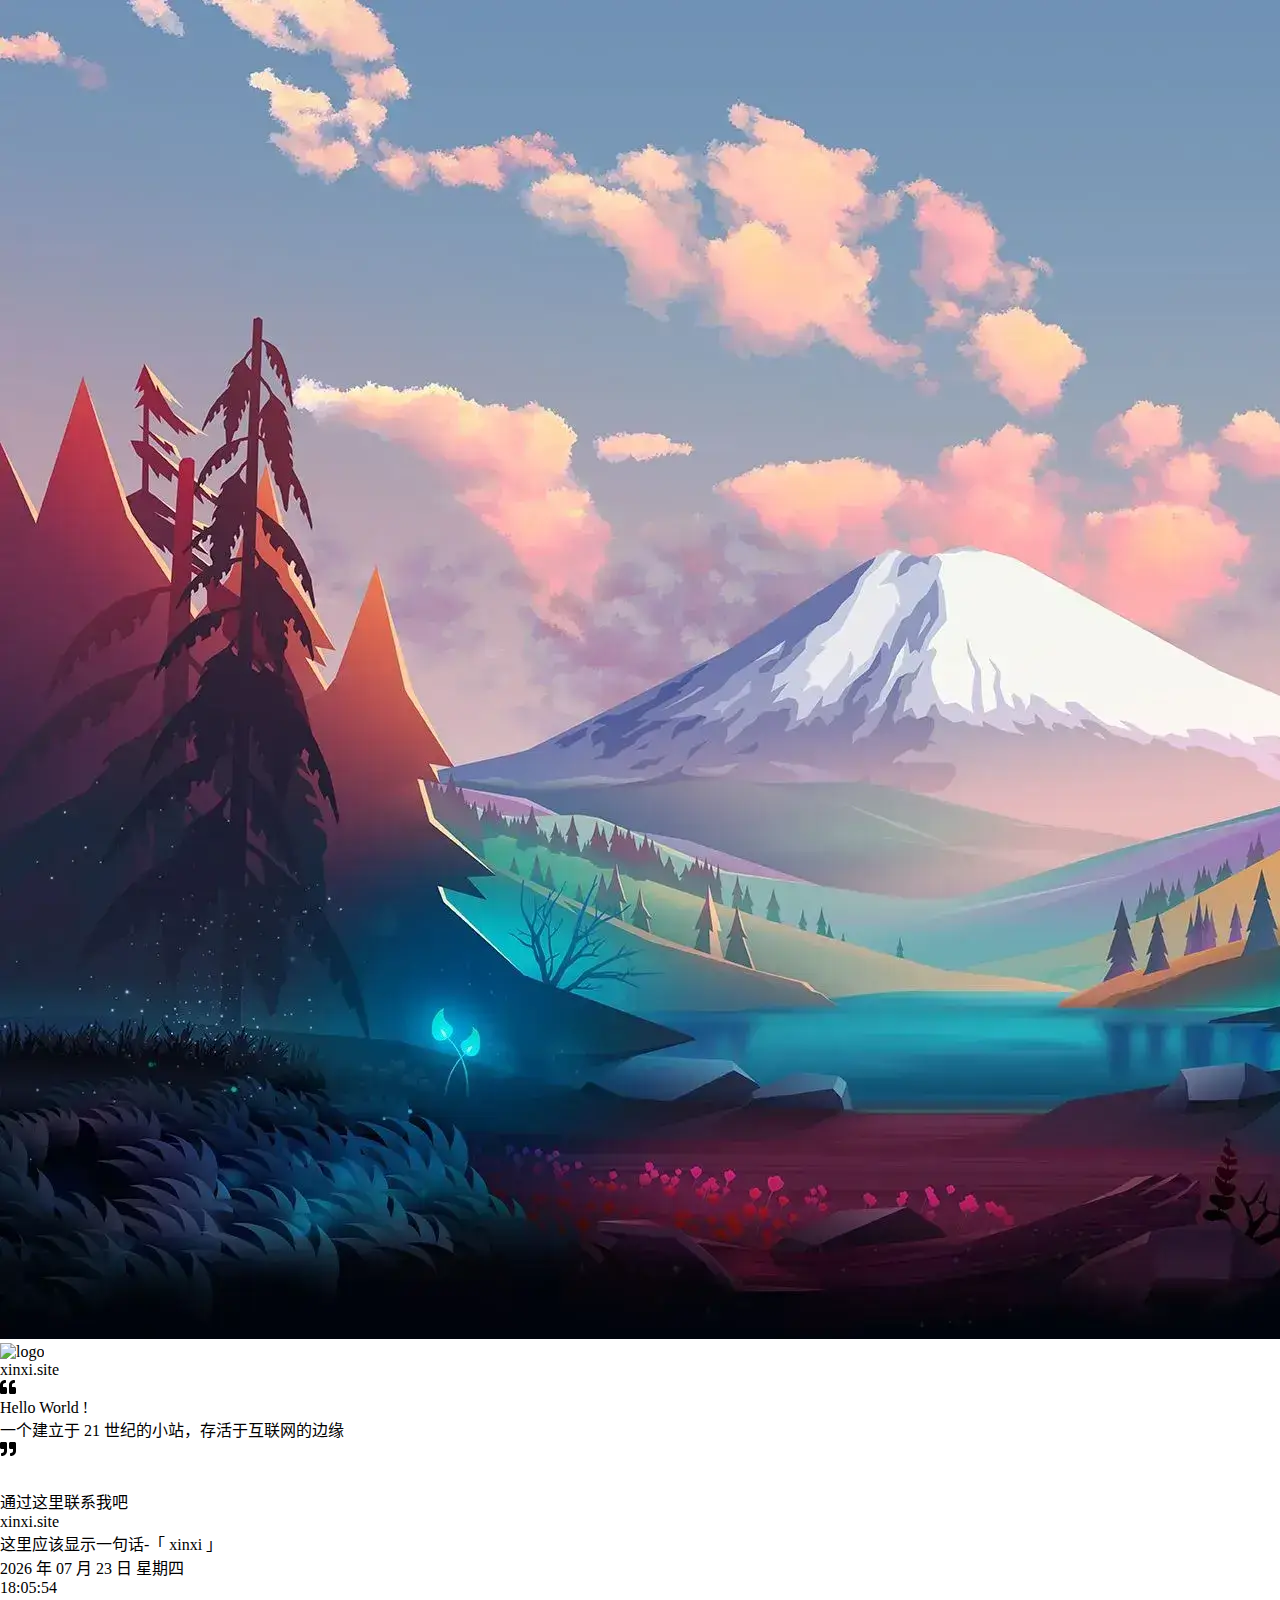
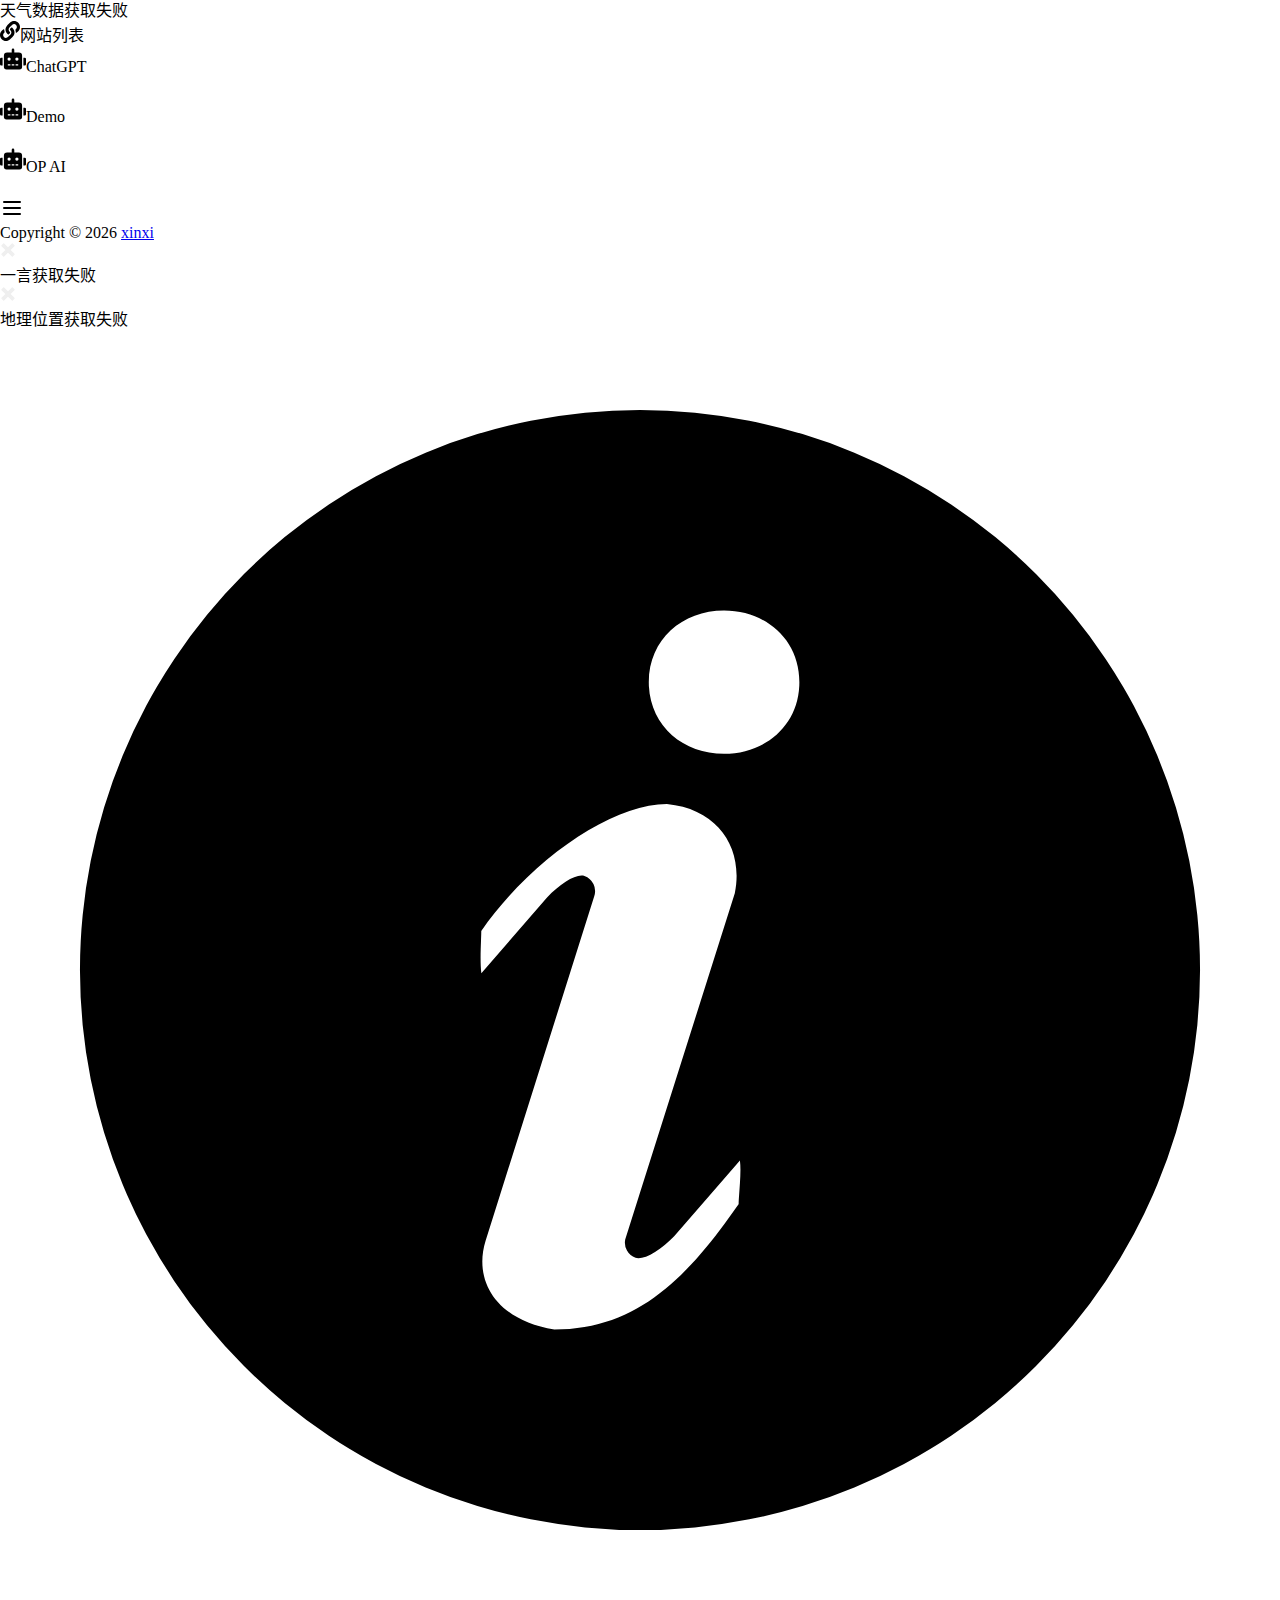
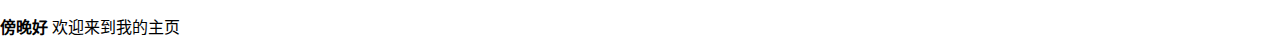
==== index.html @ 91e92be3 "更新" ====
<!doctype html><html lang="zh-CN"><head><meta charset="UTF-8"/><meta http-equiv="Access-Control-Allow-Origin" content="*"><meta name="viewport" content="width=device-width,initial-scale=1"/><link rel="icon" href="/images/icon/favicon.ico"><link rel="apple-touch-icon" href="/images/logo/apple-touch-icon.png"/><link rel="bookmark" href="/images/logo/apple-touch-icon.png"/><link rel="apple-touch-icon-precomposed" sizes="200x200" href="/images/logo/apple-touch-icon.png"/><meta name="description" content="一个默默无闻的主页"/><meta name="keywords" content="xinxi,个人主页"/><meta name="author" content="xinxi"/><meta name="theme-color" content="#424242"/><title>xinxi的主页</title><link rel="stylesheet" href="https://cdn.imsyy.top/gh/imsyy/file/font/HarmonyOS_Sans/regular.min.css"/><link rel="stylesheet" href="/loading/loading.min.css"><script>if ( /*@cc_on!@*/ false || (!!window.MSInputMethodContext && !!document.documentMode))
      window.location.href =
      "https://support.dmeng.net/upgrade-your-browser.html?referrer=" + encodeURIComponent(window.location.href)</script><script>var _hmt = _hmt || [];
    (function() {
      var hm = document.createElement("script");
      hm.src = "https://hm.baidu.com/hm.js?14e9f35ff8bc67fd4bcb5f07a6e6655a";
      var s = document.getElementsByTagName("script")[0];
      s.parentNode.insertBefore(hm, s);
    })();</script><script type="module" crossorigin src="/assets/index.10bbee79.js"></script><link rel="stylesheet" href="/assets/index.61518a7d.css"><link rel="manifest" href="/manifest.webmanifest"><script id="vite-plugin-pwa:register-sw" src="/registerSW.js"></script></head><body class="loading"><div id="loading-box"><div class="loading-left-bg"></div><div class="loading-right-bg"></div><div class="spinner-box"><div class="loader"><div class="inner one"></div><div class="inner two"></div><div class="inner three"></div></div><div class="loading-word"><p class="loading-title" id="loading-title">xinxi的主页</p><span id="loading-text">加载中</span></div></div></div><div id="app"></div><noscript><div style="text-align:center">请开启 JavaScript</div></noscript></body></html>
---- loading/loading.min.css ----
*{margin:0;padding:0}#loading-box .loading-left-bg,#loading-box .loading-right-bg{position:fixed;z-index:999;width:50%;height:100%;background-color:#515151e0;transition:all .75s cubic-bezier(.42,0,0,1.01);-webkit-backdrop-filter:blur(10px);backdrop-filter:blur(10px)}#loading-box .loading-right-bg{right:0}#loading-box>.spinner-box{position:fixed;z-index:999999;display:flex;justify-content:center;align-items:center;width:100%;height:100vh}#loading-box .spinner-box .loading-word{position:absolute;color:#fff;font-size:.95rem;transform:translateY(64px);text-align:center}.loading-title{font-size:1.25rem;margin:20px 10px 4px 10px}#loading-box .spinner-box .configure-core{width:100%;height:100%;background-color:#37474f}.loaded .loading-left-bg{transform:translate(-100%,0)}.loaded .loading-right-bg{transform:translate(100%,0)}.loaded .spinner-box{display:none!important}.loader{position:absolute;top:calc(50% - 32px);left:calc(50% - 32px);width:64px;height:64px;border-radius:50%;perspective:800px;transition:all .7s cubic-bezier(.42,0,0,1.01)}.inner{position:absolute;box-sizing:border-box;width:100%;height:100%;border-radius:50%}.inner.one{left:0;top:0;animation:rotate-one 1s linear infinite;border-bottom:3px solid #efeffa}.inner.two{right:0;top:0;animation:rotate-two 1s linear infinite;border-right:3px solid #efeffa}.inner.three{right:0;bottom:0;animation:rotate-three 1s linear infinite;border-top:3px solid #efeffa}noscript{z-index:1000;position:absolute;display:flex;justify-content:center;width:100%;margin-top:26px}@keyframes rotate-one{0%{transform:rotateX(35deg) rotateY(-45deg) rotateZ(0)}100%{transform:rotateX(35deg) rotateY(-45deg) rotateZ(360deg)}}@keyframes rotate-two{0%{transform:rotateX(50deg) rotateY(10deg) rotateZ(0)}100%{transform:rotateX(50deg) rotateY(10deg) rotateZ(360deg)}}@keyframes rotate-three{0%{transform:rotateX(35deg) rotateY(55deg) rotateZ(0)}100%{transform:rotateX(35deg) rotateY(55deg) rotateZ(360deg)}}
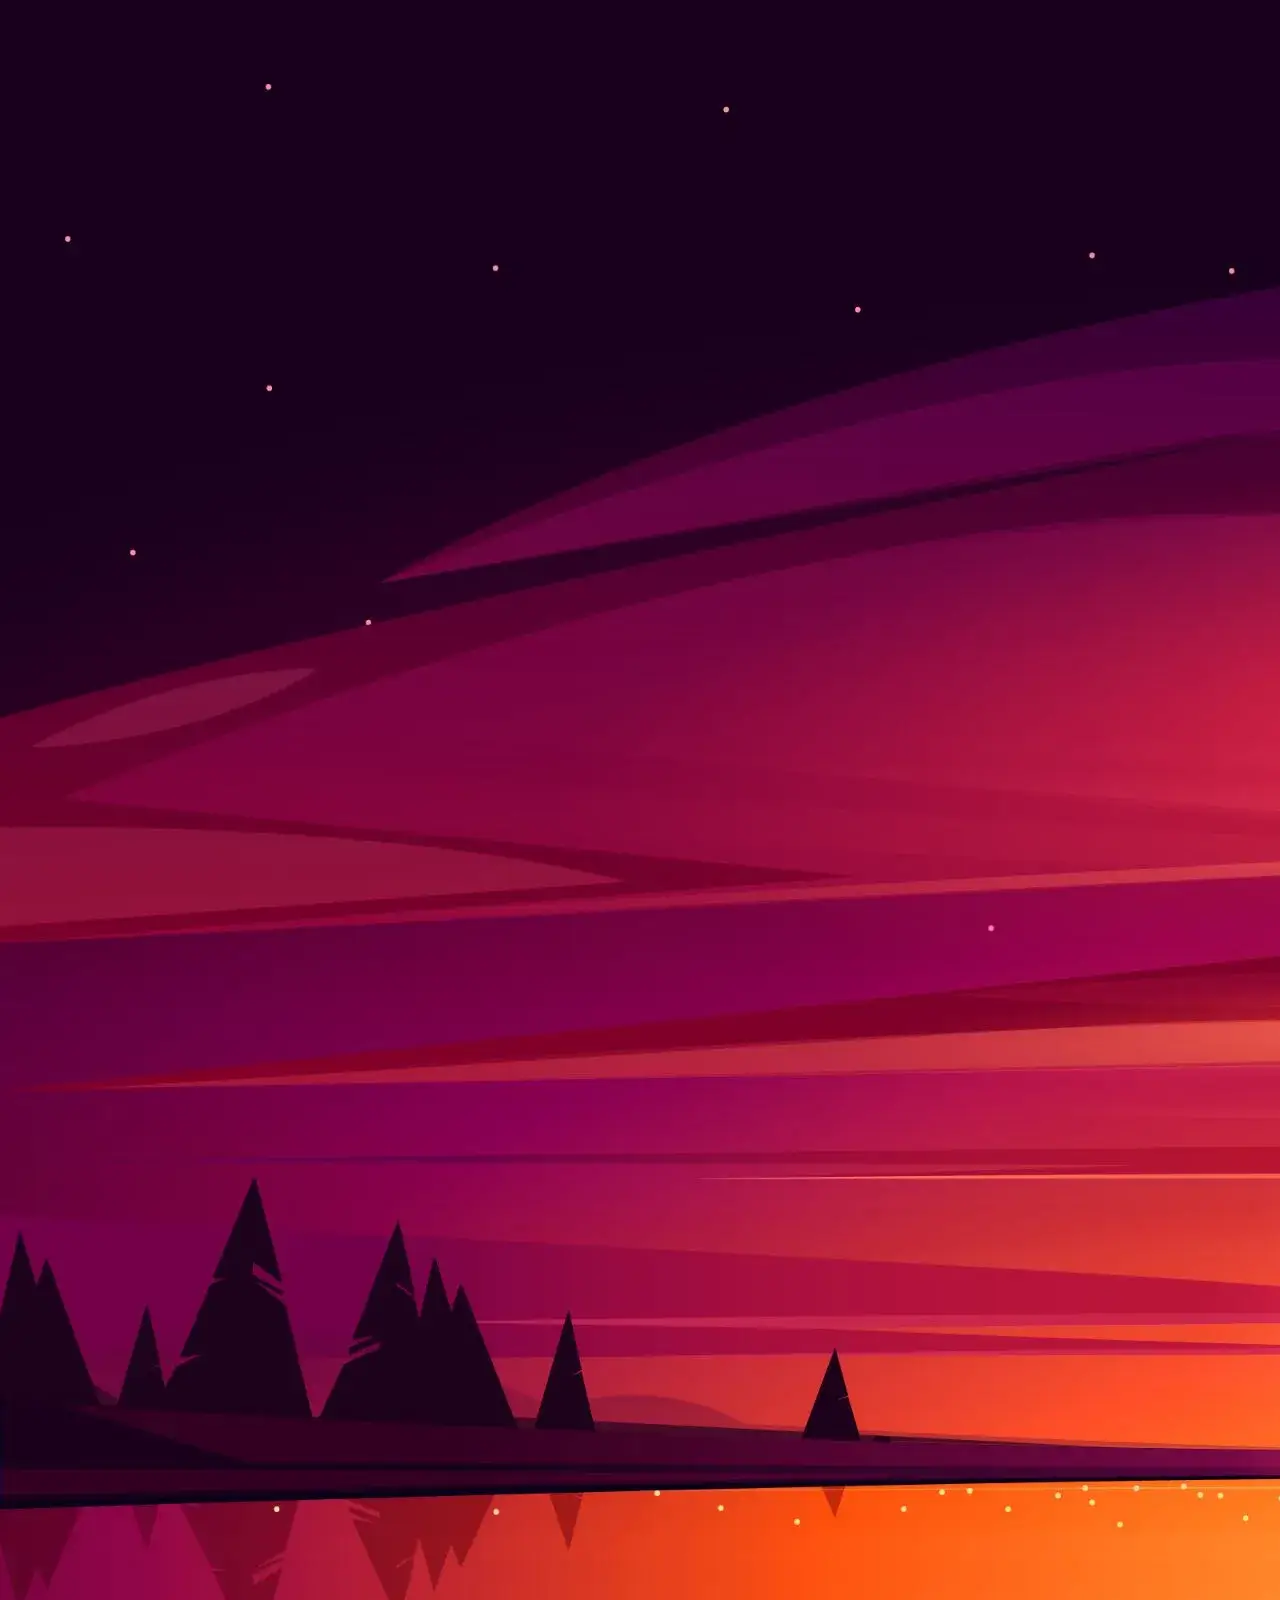
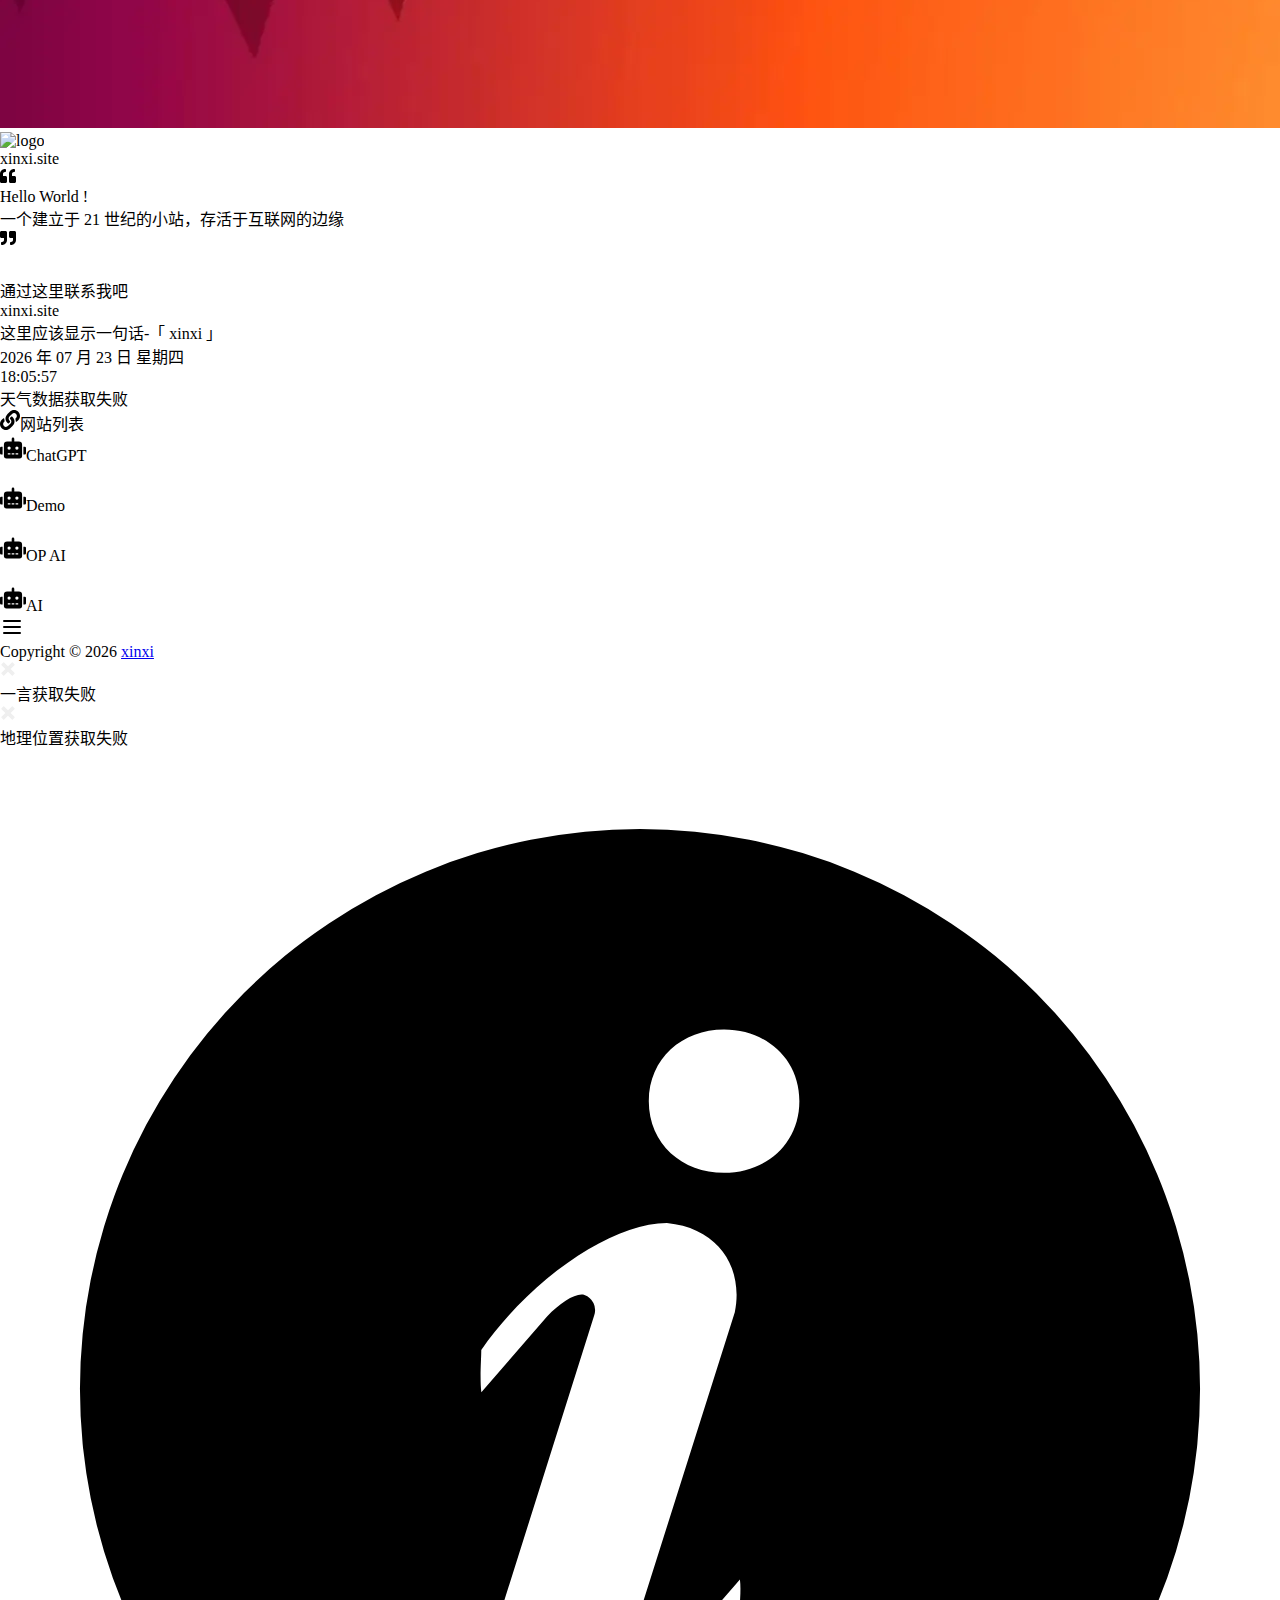
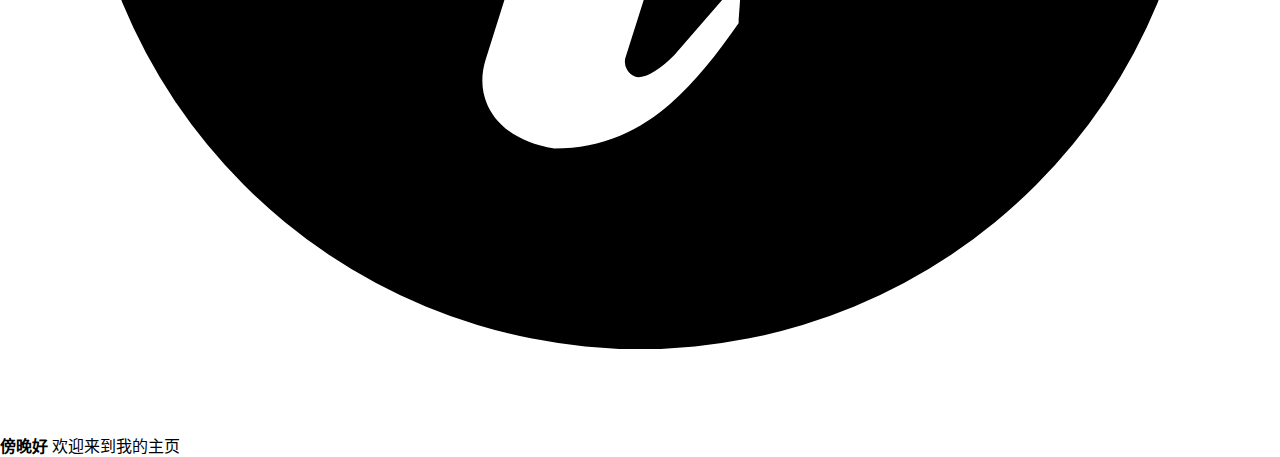
==== commit 315be906: "添加一个网站" ====
--- a/index.html
+++ b/index.html
@@ -6,4 +6,4 @@
       hm.src = "https://hm.baidu.com/hm.js?14e9f35ff8bc67fd4bcb5f07a6e6655a";
       var s = document.getElementsByTagName("script")[0];
       s.parentNode.insertBefore(hm, s);
-    })();</script><script type="module" crossorigin src="/assets/index.10bbee79.js"></script><link rel="stylesheet" href="/assets/index.61518a7d.css"><link rel="manifest" href="/manifest.webmanifest"><script id="vite-plugin-pwa:register-sw" src="/registerSW.js"></script></head><body class="loading"><div id="loading-box"><div class="loading-left-bg"></div><div class="loading-right-bg"></div><div class="spinner-box"><div class="loader"><div class="inner one"></div><div class="inner two"></div><div class="inner three"></div></div><div class="loading-word"><p class="loading-title" id="loading-title">xinxi的主页</p><span id="loading-text">加载中</span></div></div></div><div id="app"></div><noscript><div style="text-align:center">请开启 JavaScript</div></noscript></body></html>+    })();</script><script type="module" crossorigin src="/assets/index.346b55be.js"></script><link rel="stylesheet" href="/assets/index.61518a7d.css"><link rel="manifest" href="/manifest.webmanifest"><script id="vite-plugin-pwa:register-sw" src="/registerSW.js"></script></head><body class="loading"><div id="loading-box"><div class="loading-left-bg"></div><div class="loading-right-bg"></div><div class="spinner-box"><div class="loader"><div class="inner one"></div><div class="inner two"></div><div class="inner three"></div></div><div class="loading-word"><p class="loading-title" id="loading-title">xinxi的主页</p><span id="loading-text">加载中</span></div></div></div><div id="app"></div><noscript><div style="text-align:center">请开启 JavaScript</div></noscript></body></html>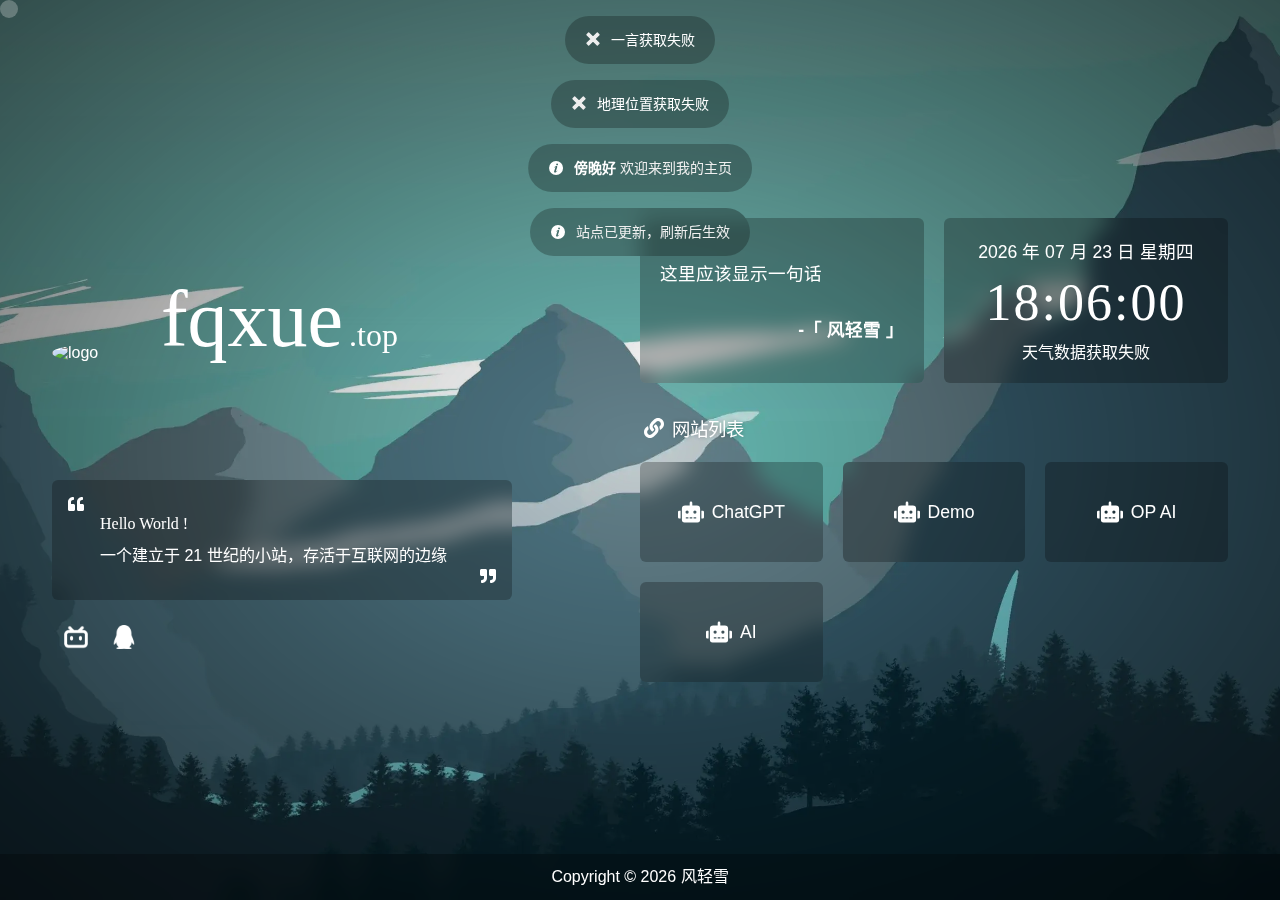
==== commit 9c99a872: "更换域名" ====
--- a/index.html
+++ b/index.html
@@ -1,4 +1,4 @@
-<!doctype html><html lang="zh-CN"><head><meta charset="UTF-8"/><meta http-equiv="Access-Control-Allow-Origin" content="*"><meta name="viewport" content="width=device-width,initial-scale=1"/><link rel="icon" href="/images/icon/favicon.ico"><link rel="apple-touch-icon" href="/images/logo/apple-touch-icon.png"/><link rel="bookmark" href="/images/logo/apple-touch-icon.png"/><link rel="apple-touch-icon-precomposed" sizes="200x200" href="/images/logo/apple-touch-icon.png"/><meta name="description" content="一个默默无闻的主页"/><meta name="keywords" content="xinxi,个人主页"/><meta name="author" content="xinxi"/><meta name="theme-color" content="#424242"/><title>xinxi的主页</title><link rel="stylesheet" href="https://cdn.imsyy.top/gh/imsyy/file/font/HarmonyOS_Sans/regular.min.css"/><link rel="stylesheet" href="/loading/loading.min.css"><script>if ( /*@cc_on!@*/ false || (!!window.MSInputMethodContext && !!document.documentMode))
+<!doctype html><html lang="zh-CN"><head><meta charset="UTF-8"/><meta http-equiv="Access-Control-Allow-Origin" content="*"><meta name="viewport" content="width=device-width,initial-scale=1"/><link rel="icon" href="http://q1.qlogo.cn/g?b=qq&nk=578681567&s=640"><link rel="apple-touch-icon" href="http://q1.qlogo.cn/g?b=qq&nk=578681567&s=640"/><link rel="bookmark" href="http://q1.qlogo.cn/g?b=qq&nk=578681567&s=640"/><link rel="apple-touch-icon-precomposed" sizes="200x200" href="http://q1.qlogo.cn/g?b=qq&nk=578681567&s=640"/><meta name="description" content="一个默默无闻的主页"/><meta name="keywords" content="风轻雪,个人主页"/><meta name="author" content="风轻雪"/><meta name="theme-color" content="#424242"/><title>风轻雪的主页</title><link rel="stylesheet" href="https://cdn.imsyy.top/gh/imsyy/file/font/HarmonyOS_Sans/regular.min.css"/><link rel="stylesheet" href="/loading/loading.min.css"><script>if ( /*@cc_on!@*/ false || (!!window.MSInputMethodContext && !!document.documentMode))
       window.location.href =
       "https://support.dmeng.net/upgrade-your-browser.html?referrer=" + encodeURIComponent(window.location.href)</script><script>var _hmt = _hmt || [];
     (function() {
@@ -6,4 +6,4 @@
       hm.src = "https://hm.baidu.com/hm.js?14e9f35ff8bc67fd4bcb5f07a6e6655a";
       var s = document.getElementsByTagName("script")[0];
       s.parentNode.insertBefore(hm, s);
-    })();</script><script type="module" crossorigin src="/assets/index.346b55be.js"></script><link rel="stylesheet" href="/assets/index.61518a7d.css"><link rel="manifest" href="/manifest.webmanifest"><script id="vite-plugin-pwa:register-sw" src="/registerSW.js"></script></head><body class="loading"><div id="loading-box"><div class="loading-left-bg"></div><div class="loading-right-bg"></div><div class="spinner-box"><div class="loader"><div class="inner one"></div><div class="inner two"></div><div class="inner three"></div></div><div class="loading-word"><p class="loading-title" id="loading-title">xinxi的主页</p><span id="loading-text">加载中</span></div></div></div><div id="app"></div><noscript><div style="text-align:center">请开启 JavaScript</div></noscript></body></html>+    })();</script><script type="module" crossorigin src="/assets/index.77142964.js"></script><link rel="stylesheet" href="/assets/index.b409d2a5.css"><link rel="manifest" href="/manifest.webmanifest"><script id="vite-plugin-pwa:register-sw" src="/registerSW.js"></script></head><body class="loading"><div id="loading-box"><div class="loading-left-bg"></div><div class="loading-right-bg"></div><div class="spinner-box"><div class="loader"><div class="inner one"></div><div class="inner two"></div><div class="inner three"></div></div><div class="loading-word"><p class="loading-title" id="loading-title">风轻雪的主页</p><span id="loading-text">加载中</span></div></div></div><div id="app"></div><noscript><div style="text-align:center">请开启 JavaScript</div></noscript></body></html>--- a/assets/index.b409d2a5.css
+++ b/assets/index.b409d2a5.css
@@ -0,0 +1 @@
+@charset "UTF-8";:root{--el-color-white:#ffffff;--el-color-black:#000000;--el-color-primary-rgb:64,158,255;--el-color-success-rgb:103,194,58;--el-color-warning-rgb:230,162,60;--el-color-danger-rgb:245,108,108;--el-color-error-rgb:245,108,108;--el-color-info-rgb:144,147,153;--el-font-size-extra-large:20px;--el-font-size-large:18px;--el-font-size-medium:16px;--el-font-size-base:14px;--el-font-size-small:13px;--el-font-size-extra-small:12px;--el-font-family:"Helvetica Neue",Helvetica,"PingFang SC","Hiragino Sans GB","Microsoft YaHei","\5fae\8f6f\96c5\9ed1",Arial,sans-serif;--el-font-weight-primary:500;--el-font-line-height-primary:24px;--el-index-normal:1;--el-index-top:1000;--el-index-popper:2000;--el-border-radius-base:4px;--el-border-radius-small:2px;--el-border-radius-round:20px;--el-border-radius-circle:100%;--el-transition-duration:.3s;--el-transition-duration-fast:.2s;--el-transition-function-ease-in-out-bezier:cubic-bezier(.645, .045, .355, 1);--el-transition-function-fast-bezier:cubic-bezier(.23, 1, .32, 1);--el-transition-all:all var(--el-transition-duration) var(--el-transition-function-ease-in-out-bezier);--el-transition-fade:opacity var(--el-transition-duration) var(--el-transition-function-fast-bezier);--el-transition-md-fade:transform var(--el-transition-duration) var(--el-transition-function-fast-bezier),opacity var(--el-transition-duration) var(--el-transition-function-fast-bezier);--el-transition-fade-linear:opacity var(--el-transition-duration-fast) linear;--el-transition-border:border-color var(--el-transition-duration-fast) var(--el-transition-function-ease-in-out-bezier);--el-transition-box-shadow:box-shadow var(--el-transition-duration-fast) var(--el-transition-function-ease-in-out-bezier);--el-transition-color:color var(--el-transition-duration-fast) var(--el-transition-function-ease-in-out-bezier);--el-component-size-large:40px;--el-component-size:32px;--el-component-size-small:24px}:root{color-scheme:light;--el-color-white:#ffffff;--el-color-black:#000000;--el-color-primary:#409eff;--el-color-primary-light-3:#79bbff;--el-color-primary-light-5:#a0cfff;--el-color-primary-light-7:#c6e2ff;--el-color-primary-light-8:#d9ecff;--el-color-primary-light-9:#ecf5ff;--el-color-primary-dark-2:#337ecc;--el-color-success:#67c23a;--el-color-success-light-3:#95d475;--el-color-success-light-5:#b3e19d;--el-color-success-light-7:#d1edc4;--el-color-success-light-8:#e1f3d8;--el-color-success-light-9:#f0f9eb;--el-color-success-dark-2:#529b2e;--el-color-warning:#e6a23c;--el-color-warning-light-3:#eebe77;--el-color-warning-light-5:#f3d19e;--el-color-warning-light-7:#f8e3c5;--el-color-warning-light-8:#faecd8;--el-color-warning-light-9:#fdf6ec;--el-color-warning-dark-2:#b88230;--el-color-danger:#f56c6c;--el-color-danger-light-3:#f89898;--el-color-danger-light-5:#fab6b6;--el-color-danger-light-7:#fcd3d3;--el-color-danger-light-8:#fde2e2;--el-color-danger-light-9:#fef0f0;--el-color-danger-dark-2:#c45656;--el-color-error:#f56c6c;--el-color-error-light-3:#f89898;--el-color-error-light-5:#fab6b6;--el-color-error-light-7:#fcd3d3;--el-color-error-light-8:#fde2e2;--el-color-error-light-9:#fef0f0;--el-color-error-dark-2:#c45656;--el-color-info:#909399;--el-color-info-light-3:#b1b3b8;--el-color-info-light-5:#c8c9cc;--el-color-info-light-7:#dedfe0;--el-color-info-light-8:#e9e9eb;--el-color-info-light-9:#f4f4f5;--el-color-info-dark-2:#73767a;--el-bg-color:#ffffff;--el-bg-color-page:#f2f3f5;--el-bg-color-overlay:#ffffff;--el-text-color-primary:#303133;--el-text-color-regular:#606266;--el-text-color-secondary:#909399;--el-text-color-placeholder:#a8abb2;--el-text-color-disabled:#c0c4cc;--el-border-color:#dcdfe6;--el-border-color-light:#e4e7ed;--el-border-color-lighter:#ebeef5;--el-border-color-extra-light:#f2f6fc;--el-border-color-dark:#d4d7de;--el-border-color-darker:#cdd0d6;--el-fill-color:#f0f2f5;--el-fill-color-light:#f5f7fa;--el-fill-color-lighter:#fafafa;--el-fill-color-extra-light:#fafcff;--el-fill-color-dark:#ebedf0;--el-fill-color-darker:#e6e8eb;--el-fill-color-blank:#ffffff;--el-box-shadow:0px 12px 32px 4px rgba(0, 0, 0, .04),0px 8px 20px rgba(0, 0, 0, .08);--el-box-shadow-light:0px 0px 12px rgba(0, 0, 0, .12);--el-box-shadow-lighter:0px 0px 6px rgba(0, 0, 0, .12);--el-box-shadow-dark:0px 16px 48px 16px rgba(0, 0, 0, .08),0px 12px 32px rgba(0, 0, 0, .12),0px 8px 16px -8px rgba(0, 0, 0, .16);--el-disabled-bg-color:var(--el-fill-color-light);--el-disabled-text-color:var(--el-text-color-placeholder);--el-disabled-border-color:var(--el-border-color-light);--el-overlay-color:rgba(0, 0, 0, .8);--el-overlay-color-light:rgba(0, 0, 0, .7);--el-overlay-color-lighter:rgba(0, 0, 0, .5);--el-mask-color:rgba(255, 255, 255, .9);--el-mask-color-extra-light:rgba(255, 255, 255, .3);--el-border-width:1px;--el-border-style:solid;--el-border-color-hover:var(--el-text-color-disabled);--el-border:var(--el-border-width) var(--el-border-style) var(--el-border-color);--el-svg-monochrome-grey:var(--el-border-color)}.el-icon-loading{-webkit-animation:rotating 2s linear infinite;animation:rotating 2s linear infinite}.el-icon--right{margin-left:5px}.el-icon--left{margin-right:5px}@-webkit-keyframes rotating{0%{transform:rotate(0)}to{transform:rotate(360deg)}}@keyframes rotating{0%{transform:rotate(0)}to{transform:rotate(360deg)}}.el-icon{--color:inherit;height:1em;width:1em;line-height:1em;display:inline-flex;justify-content:center;align-items:center;position:relative;fill:currentColor;color:var(--color);font-size:inherit}.el-icon.is-loading{-webkit-animation:rotating 2s linear infinite;animation:rotating 2s linear infinite}.el-icon svg{height:1em;width:1em}.el-badge{--el-badge-bg-color:var(--el-color-danger);--el-badge-radius:10px;--el-badge-font-size:12px;--el-badge-padding:6px;--el-badge-size:18px;position:relative;vertical-align:middle;display:inline-block}.el-badge__content{background-color:var(--el-badge-bg-color);border-radius:var(--el-badge-radius);color:var(--el-color-white);display:inline-flex;justify-content:center;align-items:center;font-size:var(--el-badge-font-size);height:var(--el-badge-size);padding:0 var(--el-badge-padding);white-space:nowrap;border:1px solid var(--el-bg-color)}.el-badge__content.is-fixed{position:absolute;top:0;right:calc(1px + var(--el-badge-size)/ 2);transform:translateY(-50%) translate(100%)}.el-badge__content.is-fixed.is-dot{right:5px}.el-badge__content.is-dot{height:8px;width:8px;padding:0;right:0;border-radius:50%}.el-badge__content--primary{background-color:var(--el-color-primary)}.el-badge__content--success{background-color:var(--el-color-success)}.el-badge__content--warning{background-color:var(--el-color-warning)}.el-badge__content--info{background-color:var(--el-color-info)}.el-badge__content--danger{background-color:var(--el-color-danger)}.el-message{--el-message-bg-color:var(--el-color-info-light-9);--el-message-border-color:var(--el-border-color-lighter);--el-message-padding:15px 19px;--el-message-close-size:16px;--el-message-close-icon-color:var(--el-text-color-placeholder);--el-message-close-hover-color:var(--el-text-color-secondary)}.el-message{width:-webkit-fit-content;width:-moz-fit-content;width:fit-content;max-width:calc(100% - 32px);box-sizing:border-box;border-radius:var(--el-border-radius-base);border-width:var(--el-border-width);border-style:var(--el-border-style);border-color:var(--el-message-border-color);position:fixed;left:50%;top:20px;transform:translate(-50%);background-color:var(--el-message-bg-color);transition:opacity var(--el-transition-duration),transform .4s,top .4s;padding:var(--el-message-padding);display:flex;align-items:center}.el-message.is-center{justify-content:center}.el-message.is-closable .el-message__content{padding-right:31px}.el-message p{margin:0}.el-message--success{--el-message-bg-color:var(--el-color-success-light-9);--el-message-border-color:var(--el-color-success-light-8);--el-message-text-color:var(--el-color-success)}.el-message--success .el-message__content{color:var(--el-message-text-color);overflow-wrap:anywhere}.el-message .el-message-icon--success{color:var(--el-message-text-color)}.el-message--info{--el-message-bg-color:var(--el-color-info-light-9);--el-message-border-color:var(--el-color-info-light-8);--el-message-text-color:var(--el-color-info)}.el-message--info .el-message__content{color:var(--el-message-text-color);overflow-wrap:anywhere}.el-message .el-message-icon--info{color:var(--el-message-text-color)}.el-message--warning{--el-message-bg-color:var(--el-color-warning-light-9);--el-message-border-color:var(--el-color-warning-light-8);--el-message-text-color:var(--el-color-warning)}.el-message--warning .el-message__content{color:var(--el-message-text-color);overflow-wrap:anywhere}.el-message .el-message-icon--warning{color:var(--el-message-text-color)}.el-message--error{--el-message-bg-color:var(--el-color-error-light-9);--el-message-border-color:var(--el-color-error-light-8);--el-message-text-color:var(--el-color-error)}.el-message--error .el-message__content{color:var(--el-message-text-color);overflow-wrap:anywhere}.el-message .el-message-icon--error{color:var(--el-message-text-color)}.el-message__icon{margin-right:10px}.el-message .el-message__badge{position:absolute;top:-8px;right:-8px}.el-message__content{padding:0;font-size:14px;line-height:1}.el-message__content:focus{outline-width:0}.el-message .el-message__closeBtn{position:absolute;top:50%;right:19px;transform:translateY(-50%);cursor:pointer;color:var(--el-message-close-icon-color);font-size:var(--el-message-close-size)}.el-message .el-message__closeBtn:focus{outline-width:0}.el-message .el-message__closeBtn:hover{color:var(--el-message-close-hover-color)}.el-message-fade-enter-from,.el-message-fade-leave-to{opacity:0;transform:translate(-50%,-100%)}html,body{width:100%;height:100%;background-color:#333;overflow:hidden;font-family:HarmonyOS_Regular,sans-serif}*,a,p{margin:0;padding:0;-webkit-user-select:none;-webkit-user-drag:none;user-select:none;text-decoration:none;color:#fff;box-sizing:border-box}*:hover,a:hover,p:hover{transition:.3s}@font-face{font-family:Pacifico-Regular;src:url(/font/Pacifico-Regular.ttf) format("truetype")}@font-face{font-family:UnidreamLED;src:url(/font/UnidreamLED.ttf) format("truetype")}#app{position:fixed;top:0;left:0;width:100vw;height:100vh;z-index:0}.cards{border-radius:6px;background:rgba(0,0,0,.2509803922);-webkit-backdrop-filter:blur(10px);backdrop-filter:blur(10px);transform:scale(1);transition:all .3s}.cards:hover{transform:scale(1.01)}.cards:active{transform:scale(.98)}.text-hidden{overflow:hidden;white-space:nowrap;text-overflow:ellipsis}.el-message{--el-message-bg-color: #00000040 !important;--el-message-text-color: #efefef !important;-webkit-backdrop-filter:blur(10px);backdrop-filter:blur(10px);border-radius:25px!important;border-color:transparent!important}.el-message .el-message__badge{display:none}.el-message .el-message__content{white-space:nowrap}.el-progress-bar .el-progress-bar__outer{border-radius:6px;background-color:#00000020}.el-progress-bar .el-progress-bar__outer .el-progress-bar__inner{background-color:#efefef;border-radius:6px;text-align:center;font-family:UnidreamLED}.el-progress-bar .el-progress-bar__outer .el-progress-bar__inner span{color:#564d59;font-size:.9rem}.el-popper.is-dark{background:rgba(255,255,255,.3764705882)!important;border:1px solid transparent!important}.el-card{border-radius:8px!important;border:1px solid transparent!important;background-color:transparent!important}.el-card .el-card__header{font-weight:700;padding:16px 20px!important;background-color:#ffffff30!important;border-bottom:1px solid transparent!important}.el-card .el-card__body{padding:0!important;background-color:#ffffff10!important}@keyframes fade{0%{opacity:0}to{opacity:1}}@media (min-width: 910px) and (max-width: 1200px){.sm-hidden{display:none}}#cursor{position:fixed;width:18px;height:18px;background:#fff;border-radius:25px;opacity:.25;z-index:10086;pointer-events:none;transition:.2s ease-in-out;transition-property:background,opacity,transform}#cursor.hidden{opacity:0}#cursor.active{opacity:.5;transform:scale(.5)}::-webkit-scrollbar,scrollbar{width:6px;height:6px;background-color:transparent}::-webkit-scrollbar-thumb,scrollbar-thumb{border-radius:10px;background-color:#eee}.container[data-v-40c150c6]{max-width:1200px}@media (max-width: 1380px){.el-radio-group[data-v-40c150c6]{justify-content:center!important}}@media (max-width: 1200px){.container[data-v-40c150c6]{max-width:1000px}}@media (max-width: 992px){.container[data-v-40c150c6]{max-width:900px}}@media (max-width: 720px){.xs-hidden[data-v-40c150c6]{display:none}}.message .logo[data-v-40c150c6]{display:flex;flex-direction:row;align-items:center;animation:fade;-webkit-animation:fade .5s}.message .logo .logo-img[data-v-40c150c6]{border-radius:50%;width:120px}.message .logo .name[data-v-40c150c6]{width:100%;height:142px;margin-left:12px;transform:translateY(-8px);font-family:Pacifico-Regular}.message .logo .name .bg[data-v-40c150c6]{font-size:5rem}.message .logo .name .sm[data-v-40c150c6]{margin-left:6px;font-size:2rem}@media (min-width: 720px) and (max-width: 789px){.message .logo .name .sm[data-v-40c150c6]{display:none}}@media (max-width: 768px){.message .logo .logo-img[data-v-40c150c6]{width:100px}.message .logo .name[data-v-40c150c6]{height:128px}.message .logo .name .bg[data-v-40c150c6]{font-size:4.5rem}}.message .description[data-v-40c150c6]{padding:1rem;margin-top:3.5rem;max-width:460px;animation:fade;-webkit-animation:fade .5s}.message .description .content[data-v-40c150c6]{display:flex;justify-content:space-between}.message .description .content .text[data-v-40c150c6]{margin:.75rem 1rem;line-height:2rem;margin-right:auto}.message .description .content .text p[data-v-40c150c6]:nth-of-type(1){font-family:Pacifico-Regular}.message .description .content .xicon[data-v-40c150c6]:nth-of-type(2){align-self:flex-end}@media (max-width: 720px){.message .description[data-v-40c150c6]{max-width:100%;pointer-events:none}}@media (max-width: 390px){.message .logo[data-v-40c150c6]{flex-direction:column}.message .logo .logo-img[data-v-40c150c6]{display:none}.message .logo .name[data-v-40c150c6]{margin-left:0;height:auto;transform:none;text-align:center}.message .logo .name .bg[data-v-40c150c6]{font-size:3.5rem}.message .logo .name .sm[data-v-40c150c6]{font-size:1.4rem}.message .description[data-v-40c150c6]{margin-top:2.5rem}}.container[data-v-e3a3fee4]{max-width:1200px}@media (max-width: 1380px){.el-radio-group[data-v-e3a3fee4]{justify-content:center!important}}@media (max-width: 1200px){.container[data-v-e3a3fee4]{max-width:1000px}}@media (max-width: 992px){.container[data-v-e3a3fee4]{max-width:900px}}@media (max-width: 720px){.xs-hidden[data-v-e3a3fee4]{display:none}}.social[data-v-e3a3fee4]{margin-top:1rem;display:flex;align-items:center;justify-content:space-between;max-width:460px;width:100%;height:42px;background-color:transparent;border-radius:6px;backdrop-filter:blur(0);animation:fade;-webkit-animation:fade .5s;transition:all .5s}@media (max-width: 840px){.social[data-v-e3a3fee4]{max-width:100%;justify-content:center}.social .link[data-v-e3a3fee4]{justify-content:space-evenly!important;width:90%}.social .tip[data-v-e3a3fee4]{display:none!important}}.social .link[data-v-e3a3fee4]{display:flex;align-items:center;justify-content:center}.social .link a[data-v-e3a3fee4]{display:inherit}.social .link a .icon[data-v-e3a3fee4]{margin:0 12px;transition:all .3s}.social .link a .icon[data-v-e3a3fee4]:active{transform:scale(.9)}.social .tip[data-v-e3a3fee4]{display:none;margin-right:12px;animation:fade;-webkit-animation:fade .5s}@media (min-width: 768px){.social[data-v-e3a3fee4]:hover{background-color:#00000040;backdrop-filter:blur(5px)}.social:hover .tip[data-v-e3a3fee4]{display:block}}.container[data-v-a91938b0]{max-width:1200px}@media (max-width: 1380px){.el-radio-group[data-v-a91938b0]{justify-content:center!important}}@media (max-width: 1200px){.container[data-v-a91938b0]{max-width:1000px}}@media (max-width: 992px){.container[data-v-a91938b0]{max-width:900px}}@media (max-width: 720px){.xs-hidden[data-v-a91938b0]{display:none}}.left[data-v-a91938b0]{width:50%;margin-right:10px;transform:translateY(20px)}.left.hidden[data-v-a91938b0]{display:none}@media (max-width: 720px){.left[data-v-a91938b0]{margin-right:0;width:100%}}.el-row{display:flex;flex-wrap:wrap;position:relative;box-sizing:border-box}.el-row.is-justify-center{justify-content:center}.el-row.is-justify-end{justify-content:flex-end}.el-row.is-justify-space-between{justify-content:space-between}.el-row.is-justify-space-around{justify-content:space-around}.el-row.is-justify-space-evenly{justify-content:space-evenly}.el-row.is-align-middle{align-items:center}.el-row.is-align-bottom{align-items:flex-end}[class*=el-col-]{box-sizing:border-box}[class*=el-col-].is-guttered{display:block;min-height:1px}.el-col-0,.el-col-0.is-guttered{display:none}.el-col-0{max-width:0%;flex:0 0 0%}.el-col-offset-0{margin-left:0}.el-col-pull-0{position:relative;right:0}.el-col-push-0{position:relative;left:0}.el-col-1{max-width:4.1666666667%;flex:0 0 4.1666666667%}.el-col-offset-1{margin-left:4.1666666667%}.el-col-pull-1{position:relative;right:4.1666666667%}.el-col-push-1{position:relative;left:4.1666666667%}.el-col-2{max-width:8.3333333333%;flex:0 0 8.3333333333%}.el-col-offset-2{margin-left:8.3333333333%}.el-col-pull-2{position:relative;right:8.3333333333%}.el-col-push-2{position:relative;left:8.3333333333%}.el-col-3{max-width:12.5%;flex:0 0 12.5%}.el-col-offset-3{margin-left:12.5%}.el-col-pull-3{position:relative;right:12.5%}.el-col-push-3{position:relative;left:12.5%}.el-col-4{max-width:16.6666666667%;flex:0 0 16.6666666667%}.el-col-offset-4{margin-left:16.6666666667%}.el-col-pull-4{position:relative;right:16.6666666667%}.el-col-push-4{position:relative;left:16.6666666667%}.el-col-5{max-width:20.8333333333%;flex:0 0 20.8333333333%}.el-col-offset-5{margin-left:20.8333333333%}.el-col-pull-5{position:relative;right:20.8333333333%}.el-col-push-5{position:relative;left:20.8333333333%}.el-col-6{max-width:25%;flex:0 0 25%}.el-col-offset-6{margin-left:25%}.el-col-pull-6{position:relative;right:25%}.el-col-push-6{position:relative;left:25%}.el-col-7{max-width:29.1666666667%;flex:0 0 29.1666666667%}.el-col-offset-7{margin-left:29.1666666667%}.el-col-pull-7{position:relative;right:29.1666666667%}.el-col-push-7{position:relative;left:29.1666666667%}.el-col-8{max-width:33.3333333333%;flex:0 0 33.3333333333%}.el-col-offset-8{margin-left:33.3333333333%}.el-col-pull-8{position:relative;right:33.3333333333%}.el-col-push-8{position:relative;left:33.3333333333%}.el-col-9{max-width:37.5%;flex:0 0 37.5%}.el-col-offset-9{margin-left:37.5%}.el-col-pull-9{position:relative;right:37.5%}.el-col-push-9{position:relative;left:37.5%}.el-col-10{max-width:41.6666666667%;flex:0 0 41.6666666667%}.el-col-offset-10{margin-left:41.6666666667%}.el-col-pull-10{position:relative;right:41.6666666667%}.el-col-push-10{position:relative;left:41.6666666667%}.el-col-11{max-width:45.8333333333%;flex:0 0 45.8333333333%}.el-col-offset-11{margin-left:45.8333333333%}.el-col-pull-11{position:relative;right:45.8333333333%}.el-col-push-11{position:relative;left:45.8333333333%}.el-col-12{max-width:50%;flex:0 0 50%}.el-col-offset-12{margin-left:50%}.el-col-pull-12{position:relative;right:50%}.el-col-push-12{position:relative;left:50%}.el-col-13{max-width:54.1666666667%;flex:0 0 54.1666666667%}.el-col-offset-13{margin-left:54.1666666667%}.el-col-pull-13{position:relative;right:54.1666666667%}.el-col-push-13{position:relative;left:54.1666666667%}.el-col-14{max-width:58.3333333333%;flex:0 0 58.3333333333%}.el-col-offset-14{margin-left:58.3333333333%}.el-col-pull-14{position:relative;right:58.3333333333%}.el-col-push-14{position:relative;left:58.3333333333%}.el-col-15{max-width:62.5%;flex:0 0 62.5%}.el-col-offset-15{margin-left:62.5%}.el-col-pull-15{position:relative;right:62.5%}.el-col-push-15{position:relative;left:62.5%}.el-col-16{max-width:66.6666666667%;flex:0 0 66.6666666667%}.el-col-offset-16{margin-left:66.6666666667%}.el-col-pull-16{position:relative;right:66.6666666667%}.el-col-push-16{position:relative;left:66.6666666667%}.el-col-17{max-width:70.8333333333%;flex:0 0 70.8333333333%}.el-col-offset-17{margin-left:70.8333333333%}.el-col-pull-17{position:relative;right:70.8333333333%}.el-col-push-17{position:relative;left:70.8333333333%}.el-col-18{max-width:75%;flex:0 0 75%}.el-col-offset-18{margin-left:75%}.el-col-pull-18{position:relative;right:75%}.el-col-push-18{position:relative;left:75%}.el-col-19{max-width:79.1666666667%;flex:0 0 79.1666666667%}.el-col-offset-19{margin-left:79.1666666667%}.el-col-pull-19{position:relative;right:79.1666666667%}.el-col-push-19{position:relative;left:79.1666666667%}.el-col-20{max-width:83.3333333333%;flex:0 0 83.3333333333%}.el-col-offset-20{margin-left:83.3333333333%}.el-col-pull-20{position:relative;right:83.3333333333%}.el-col-push-20{position:relative;left:83.3333333333%}.el-col-21{max-width:87.5%;flex:0 0 87.5%}.el-col-offset-21{margin-left:87.5%}.el-col-pull-21{position:relative;right:87.5%}.el-col-push-21{position:relative;left:87.5%}.el-col-22{max-width:91.6666666667%;flex:0 0 91.6666666667%}.el-col-offset-22{margin-left:91.6666666667%}.el-col-pull-22{position:relative;right:91.6666666667%}.el-col-push-22{position:relative;left:91.6666666667%}.el-col-23{max-width:95.8333333333%;flex:0 0 95.8333333333%}.el-col-offset-23{margin-left:95.8333333333%}.el-col-pull-23{position:relative;right:95.8333333333%}.el-col-push-23{position:relative;left:95.8333333333%}.el-col-24{max-width:100%;flex:0 0 100%}.el-col-offset-24{margin-left:100%}.el-col-pull-24{position:relative;right:100%}.el-col-push-24{position:relative;left:100%}@media only screen and (max-width:768px){.el-col-xs-0,.el-col-xs-0.is-guttered{display:none}.el-col-xs-0{max-width:0%;flex:0 0 0%}.el-col-xs-offset-0{margin-left:0}.el-col-xs-pull-0{position:relative;right:0}.el-col-xs-push-0{position:relative;left:0}.el-col-xs-1{display:block;max-width:4.1666666667%;flex:0 0 4.1666666667%}.el-col-xs-offset-1{margin-left:4.1666666667%}.el-col-xs-pull-1{position:relative;right:4.1666666667%}.el-col-xs-push-1{position:relative;left:4.1666666667%}.el-col-xs-2{display:block;max-width:8.3333333333%;flex:0 0 8.3333333333%}.el-col-xs-offset-2{margin-left:8.3333333333%}.el-col-xs-pull-2{position:relative;right:8.3333333333%}.el-col-xs-push-2{position:relative;left:8.3333333333%}.el-col-xs-3{display:block;max-width:12.5%;flex:0 0 12.5%}.el-col-xs-offset-3{margin-left:12.5%}.el-col-xs-pull-3{position:relative;right:12.5%}.el-col-xs-push-3{position:relative;left:12.5%}.el-col-xs-4{display:block;max-width:16.6666666667%;flex:0 0 16.6666666667%}.el-col-xs-offset-4{margin-left:16.6666666667%}.el-col-xs-pull-4{position:relative;right:16.6666666667%}.el-col-xs-push-4{position:relative;left:16.6666666667%}.el-col-xs-5{display:block;max-width:20.8333333333%;flex:0 0 20.8333333333%}.el-col-xs-offset-5{margin-left:20.8333333333%}.el-col-xs-pull-5{position:relative;right:20.8333333333%}.el-col-xs-push-5{position:relative;left:20.8333333333%}.el-col-xs-6{display:block;max-width:25%;flex:0 0 25%}.el-col-xs-offset-6{margin-left:25%}.el-col-xs-pull-6{position:relative;right:25%}.el-col-xs-push-6{position:relative;left:25%}.el-col-xs-7{display:block;max-width:29.1666666667%;flex:0 0 29.1666666667%}.el-col-xs-offset-7{margin-left:29.1666666667%}.el-col-xs-pull-7{position:relative;right:29.1666666667%}.el-col-xs-push-7{position:relative;left:29.1666666667%}.el-col-xs-8{display:block;max-width:33.3333333333%;flex:0 0 33.3333333333%}.el-col-xs-offset-8{margin-left:33.3333333333%}.el-col-xs-pull-8{position:relative;right:33.3333333333%}.el-col-xs-push-8{position:relative;left:33.3333333333%}.el-col-xs-9{display:block;max-width:37.5%;flex:0 0 37.5%}.el-col-xs-offset-9{margin-left:37.5%}.el-col-xs-pull-9{position:relative;right:37.5%}.el-col-xs-push-9{position:relative;left:37.5%}.el-col-xs-10{display:block;max-width:41.6666666667%;flex:0 0 41.6666666667%}.el-col-xs-offset-10{margin-left:41.6666666667%}.el-col-xs-pull-10{position:relative;right:41.6666666667%}.el-col-xs-push-10{position:relative;left:41.6666666667%}.el-col-xs-11{display:block;max-width:45.8333333333%;flex:0 0 45.8333333333%}.el-col-xs-offset-11{margin-left:45.8333333333%}.el-col-xs-pull-11{position:relative;right:45.8333333333%}.el-col-xs-push-11{position:relative;left:45.8333333333%}.el-col-xs-12{display:block;max-width:50%;flex:0 0 50%}.el-col-xs-offset-12{margin-left:50%}.el-col-xs-pull-12{position:relative;right:50%}.el-col-xs-push-12{position:relative;left:50%}.el-col-xs-13{display:block;max-width:54.1666666667%;flex:0 0 54.1666666667%}.el-col-xs-offset-13{margin-left:54.1666666667%}.el-col-xs-pull-13{position:relative;right:54.1666666667%}.el-col-xs-push-13{position:relative;left:54.1666666667%}.el-col-xs-14{display:block;max-width:58.3333333333%;flex:0 0 58.3333333333%}.el-col-xs-offset-14{margin-left:58.3333333333%}.el-col-xs-pull-14{position:relative;right:58.3333333333%}.el-col-xs-push-14{position:relative;left:58.3333333333%}.el-col-xs-15{display:block;max-width:62.5%;flex:0 0 62.5%}.el-col-xs-offset-15{margin-left:62.5%}.el-col-xs-pull-15{position:relative;right:62.5%}.el-col-xs-push-15{position:relative;left:62.5%}.el-col-xs-16{display:block;max-width:66.6666666667%;flex:0 0 66.6666666667%}.el-col-xs-offset-16{margin-left:66.6666666667%}.el-col-xs-pull-16{position:relative;right:66.6666666667%}.el-col-xs-push-16{position:relative;left:66.6666666667%}.el-col-xs-17{display:block;max-width:70.8333333333%;flex:0 0 70.8333333333%}.el-col-xs-offset-17{margin-left:70.8333333333%}.el-col-xs-pull-17{position:relative;right:70.8333333333%}.el-col-xs-push-17{position:relative;left:70.8333333333%}.el-col-xs-18{display:block;max-width:75%;flex:0 0 75%}.el-col-xs-offset-18{margin-left:75%}.el-col-xs-pull-18{position:relative;right:75%}.el-col-xs-push-18{position:relative;left:75%}.el-col-xs-19{display:block;max-width:79.1666666667%;flex:0 0 79.1666666667%}.el-col-xs-offset-19{margin-left:79.1666666667%}.el-col-xs-pull-19{position:relative;right:79.1666666667%}.el-col-xs-push-19{position:relative;left:79.1666666667%}.el-col-xs-20{display:block;max-width:83.3333333333%;flex:0 0 83.3333333333%}.el-col-xs-offset-20{margin-left:83.3333333333%}.el-col-xs-pull-20{position:relative;right:83.3333333333%}.el-col-xs-push-20{position:relative;left:83.3333333333%}.el-col-xs-21{display:block;max-width:87.5%;flex:0 0 87.5%}.el-col-xs-offset-21{margin-left:87.5%}.el-col-xs-pull-21{position:relative;right:87.5%}.el-col-xs-push-21{position:relative;left:87.5%}.el-col-xs-22{display:block;max-width:91.6666666667%;flex:0 0 91.6666666667%}.el-col-xs-offset-22{margin-left:91.6666666667%}.el-col-xs-pull-22{position:relative;right:91.6666666667%}.el-col-xs-push-22{position:relative;left:91.6666666667%}.el-col-xs-23{display:block;max-width:95.8333333333%;flex:0 0 95.8333333333%}.el-col-xs-offset-23{margin-left:95.8333333333%}.el-col-xs-pull-23{position:relative;right:95.8333333333%}.el-col-xs-push-23{position:relative;left:95.8333333333%}.el-col-xs-24{display:block;max-width:100%;flex:0 0 100%}.el-col-xs-offset-24{margin-left:100%}.el-col-xs-pull-24{position:relative;right:100%}.el-col-xs-push-24{position:relative;left:100%}}@media only screen and (min-width:768px){.el-col-sm-0,.el-col-sm-0.is-guttered{display:none}.el-col-sm-0{max-width:0%;flex:0 0 0%}.el-col-sm-offset-0{margin-left:0}.el-col-sm-pull-0{position:relative;right:0}.el-col-sm-push-0{position:relative;left:0}.el-col-sm-1{display:block;max-width:4.1666666667%;flex:0 0 4.1666666667%}.el-col-sm-offset-1{margin-left:4.1666666667%}.el-col-sm-pull-1{position:relative;right:4.1666666667%}.el-col-sm-push-1{position:relative;left:4.1666666667%}.el-col-sm-2{display:block;max-width:8.3333333333%;flex:0 0 8.3333333333%}.el-col-sm-offset-2{margin-left:8.3333333333%}.el-col-sm-pull-2{position:relative;right:8.3333333333%}.el-col-sm-push-2{position:relative;left:8.3333333333%}.el-col-sm-3{display:block;max-width:12.5%;flex:0 0 12.5%}.el-col-sm-offset-3{margin-left:12.5%}.el-col-sm-pull-3{position:relative;right:12.5%}.el-col-sm-push-3{position:relative;left:12.5%}.el-col-sm-4{display:block;max-width:16.6666666667%;flex:0 0 16.6666666667%}.el-col-sm-offset-4{margin-left:16.6666666667%}.el-col-sm-pull-4{position:relative;right:16.6666666667%}.el-col-sm-push-4{position:relative;left:16.6666666667%}.el-col-sm-5{display:block;max-width:20.8333333333%;flex:0 0 20.8333333333%}.el-col-sm-offset-5{margin-left:20.8333333333%}.el-col-sm-pull-5{position:relative;right:20.8333333333%}.el-col-sm-push-5{position:relative;left:20.8333333333%}.el-col-sm-6{display:block;max-width:25%;flex:0 0 25%}.el-col-sm-offset-6{margin-left:25%}.el-col-sm-pull-6{position:relative;right:25%}.el-col-sm-push-6{position:relative;left:25%}.el-col-sm-7{display:block;max-width:29.1666666667%;flex:0 0 29.1666666667%}.el-col-sm-offset-7{margin-left:29.1666666667%}.el-col-sm-pull-7{position:relative;right:29.1666666667%}.el-col-sm-push-7{position:relative;left:29.1666666667%}.el-col-sm-8{display:block;max-width:33.3333333333%;flex:0 0 33.3333333333%}.el-col-sm-offset-8{margin-left:33.3333333333%}.el-col-sm-pull-8{position:relative;right:33.3333333333%}.el-col-sm-push-8{position:relative;left:33.3333333333%}.el-col-sm-9{display:block;max-width:37.5%;flex:0 0 37.5%}.el-col-sm-offset-9{margin-left:37.5%}.el-col-sm-pull-9{position:relative;right:37.5%}.el-col-sm-push-9{position:relative;left:37.5%}.el-col-sm-10{display:block;max-width:41.6666666667%;flex:0 0 41.6666666667%}.el-col-sm-offset-10{margin-left:41.6666666667%}.el-col-sm-pull-10{position:relative;right:41.6666666667%}.el-col-sm-push-10{position:relative;left:41.6666666667%}.el-col-sm-11{display:block;max-width:45.8333333333%;flex:0 0 45.8333333333%}.el-col-sm-offset-11{margin-left:45.8333333333%}.el-col-sm-pull-11{position:relative;right:45.8333333333%}.el-col-sm-push-11{position:relative;left:45.8333333333%}.el-col-sm-12{display:block;max-width:50%;flex:0 0 50%}.el-col-sm-offset-12{margin-left:50%}.el-col-sm-pull-12{position:relative;right:50%}.el-col-sm-push-12{position:relative;left:50%}.el-col-sm-13{display:block;max-width:54.1666666667%;flex:0 0 54.1666666667%}.el-col-sm-offset-13{margin-left:54.1666666667%}.el-col-sm-pull-13{position:relative;right:54.1666666667%}.el-col-sm-push-13{position:relative;left:54.1666666667%}.el-col-sm-14{display:block;max-width:58.3333333333%;flex:0 0 58.3333333333%}.el-col-sm-offset-14{margin-left:58.3333333333%}.el-col-sm-pull-14{position:relative;right:58.3333333333%}.el-col-sm-push-14{position:relative;left:58.3333333333%}.el-col-sm-15{display:block;max-width:62.5%;flex:0 0 62.5%}.el-col-sm-offset-15{margin-left:62.5%}.el-col-sm-pull-15{position:relative;right:62.5%}.el-col-sm-push-15{position:relative;left:62.5%}.el-col-sm-16{display:block;max-width:66.6666666667%;flex:0 0 66.6666666667%}.el-col-sm-offset-16{margin-left:66.6666666667%}.el-col-sm-pull-16{position:relative;right:66.6666666667%}.el-col-sm-push-16{position:relative;left:66.6666666667%}.el-col-sm-17{display:block;max-width:70.8333333333%;flex:0 0 70.8333333333%}.el-col-sm-offset-17{margin-left:70.8333333333%}.el-col-sm-pull-17{position:relative;right:70.8333333333%}.el-col-sm-push-17{position:relative;left:70.8333333333%}.el-col-sm-18{display:block;max-width:75%;flex:0 0 75%}.el-col-sm-offset-18{margin-left:75%}.el-col-sm-pull-18{position:relative;right:75%}.el-col-sm-push-18{position:relative;left:75%}.el-col-sm-19{display:block;max-width:79.1666666667%;flex:0 0 79.1666666667%}.el-col-sm-offset-19{margin-left:79.1666666667%}.el-col-sm-pull-19{position:relative;right:79.1666666667%}.el-col-sm-push-19{position:relative;left:79.1666666667%}.el-col-sm-20{display:block;max-width:83.3333333333%;flex:0 0 83.3333333333%}.el-col-sm-offset-20{margin-left:83.3333333333%}.el-col-sm-pull-20{position:relative;right:83.3333333333%}.el-col-sm-push-20{position:relative;left:83.3333333333%}.el-col-sm-21{display:block;max-width:87.5%;flex:0 0 87.5%}.el-col-sm-offset-21{margin-left:87.5%}.el-col-sm-pull-21{position:relative;right:87.5%}.el-col-sm-push-21{position:relative;left:87.5%}.el-col-sm-22{display:block;max-width:91.6666666667%;flex:0 0 91.6666666667%}.el-col-sm-offset-22{margin-left:91.6666666667%}.el-col-sm-pull-22{position:relative;right:91.6666666667%}.el-col-sm-push-22{position:relative;left:91.6666666667%}.el-col-sm-23{display:block;max-width:95.8333333333%;flex:0 0 95.8333333333%}.el-col-sm-offset-23{margin-left:95.8333333333%}.el-col-sm-pull-23{position:relative;right:95.8333333333%}.el-col-sm-push-23{position:relative;left:95.8333333333%}.el-col-sm-24{display:block;max-width:100%;flex:0 0 100%}.el-col-sm-offset-24{margin-left:100%}.el-col-sm-pull-24{position:relative;right:100%}.el-col-sm-push-24{position:relative;left:100%}}@media only screen and (min-width:992px){.el-col-md-0,.el-col-md-0.is-guttered{display:none}.el-col-md-0{max-width:0%;flex:0 0 0%}.el-col-md-offset-0{margin-left:0}.el-col-md-pull-0{position:relative;right:0}.el-col-md-push-0{position:relative;left:0}.el-col-md-1{display:block;max-width:4.1666666667%;flex:0 0 4.1666666667%}.el-col-md-offset-1{margin-left:4.1666666667%}.el-col-md-pull-1{position:relative;right:4.1666666667%}.el-col-md-push-1{position:relative;left:4.1666666667%}.el-col-md-2{display:block;max-width:8.3333333333%;flex:0 0 8.3333333333%}.el-col-md-offset-2{margin-left:8.3333333333%}.el-col-md-pull-2{position:relative;right:8.3333333333%}.el-col-md-push-2{position:relative;left:8.3333333333%}.el-col-md-3{display:block;max-width:12.5%;flex:0 0 12.5%}.el-col-md-offset-3{margin-left:12.5%}.el-col-md-pull-3{position:relative;right:12.5%}.el-col-md-push-3{position:relative;left:12.5%}.el-col-md-4{display:block;max-width:16.6666666667%;flex:0 0 16.6666666667%}.el-col-md-offset-4{margin-left:16.6666666667%}.el-col-md-pull-4{position:relative;right:16.6666666667%}.el-col-md-push-4{position:relative;left:16.6666666667%}.el-col-md-5{display:block;max-width:20.8333333333%;flex:0 0 20.8333333333%}.el-col-md-offset-5{margin-left:20.8333333333%}.el-col-md-pull-5{position:relative;right:20.8333333333%}.el-col-md-push-5{position:relative;left:20.8333333333%}.el-col-md-6{display:block;max-width:25%;flex:0 0 25%}.el-col-md-offset-6{margin-left:25%}.el-col-md-pull-6{position:relative;right:25%}.el-col-md-push-6{position:relative;left:25%}.el-col-md-7{display:block;max-width:29.1666666667%;flex:0 0 29.1666666667%}.el-col-md-offset-7{margin-left:29.1666666667%}.el-col-md-pull-7{position:relative;right:29.1666666667%}.el-col-md-push-7{position:relative;left:29.1666666667%}.el-col-md-8{display:block;max-width:33.3333333333%;flex:0 0 33.3333333333%}.el-col-md-offset-8{margin-left:33.3333333333%}.el-col-md-pull-8{position:relative;right:33.3333333333%}.el-col-md-push-8{position:relative;left:33.3333333333%}.el-col-md-9{display:block;max-width:37.5%;flex:0 0 37.5%}.el-col-md-offset-9{margin-left:37.5%}.el-col-md-pull-9{position:relative;right:37.5%}.el-col-md-push-9{position:relative;left:37.5%}.el-col-md-10{display:block;max-width:41.6666666667%;flex:0 0 41.6666666667%}.el-col-md-offset-10{margin-left:41.6666666667%}.el-col-md-pull-10{position:relative;right:41.6666666667%}.el-col-md-push-10{position:relative;left:41.6666666667%}.el-col-md-11{display:block;max-width:45.8333333333%;flex:0 0 45.8333333333%}.el-col-md-offset-11{margin-left:45.8333333333%}.el-col-md-pull-11{position:relative;right:45.8333333333%}.el-col-md-push-11{position:relative;left:45.8333333333%}.el-col-md-12{display:block;max-width:50%;flex:0 0 50%}.el-col-md-offset-12{margin-left:50%}.el-col-md-pull-12{position:relative;right:50%}.el-col-md-push-12{position:relative;left:50%}.el-col-md-13{display:block;max-width:54.1666666667%;flex:0 0 54.1666666667%}.el-col-md-offset-13{margin-left:54.1666666667%}.el-col-md-pull-13{position:relative;right:54.1666666667%}.el-col-md-push-13{position:relative;left:54.1666666667%}.el-col-md-14{display:block;max-width:58.3333333333%;flex:0 0 58.3333333333%}.el-col-md-offset-14{margin-left:58.3333333333%}.el-col-md-pull-14{position:relative;right:58.3333333333%}.el-col-md-push-14{position:relative;left:58.3333333333%}.el-col-md-15{display:block;max-width:62.5%;flex:0 0 62.5%}.el-col-md-offset-15{margin-left:62.5%}.el-col-md-pull-15{position:relative;right:62.5%}.el-col-md-push-15{position:relative;left:62.5%}.el-col-md-16{display:block;max-width:66.6666666667%;flex:0 0 66.6666666667%}.el-col-md-offset-16{margin-left:66.6666666667%}.el-col-md-pull-16{position:relative;right:66.6666666667%}.el-col-md-push-16{position:relative;left:66.6666666667%}.el-col-md-17{display:block;max-width:70.8333333333%;flex:0 0 70.8333333333%}.el-col-md-offset-17{margin-left:70.8333333333%}.el-col-md-pull-17{position:relative;right:70.8333333333%}.el-col-md-push-17{position:relative;left:70.8333333333%}.el-col-md-18{display:block;max-width:75%;flex:0 0 75%}.el-col-md-offset-18{margin-left:75%}.el-col-md-pull-18{position:relative;right:75%}.el-col-md-push-18{position:relative;left:75%}.el-col-md-19{display:block;max-width:79.1666666667%;flex:0 0 79.1666666667%}.el-col-md-offset-19{margin-left:79.1666666667%}.el-col-md-pull-19{position:relative;right:79.1666666667%}.el-col-md-push-19{position:relative;left:79.1666666667%}.el-col-md-20{display:block;max-width:83.3333333333%;flex:0 0 83.3333333333%}.el-col-md-offset-20{margin-left:83.3333333333%}.el-col-md-pull-20{position:relative;right:83.3333333333%}.el-col-md-push-20{position:relative;left:83.3333333333%}.el-col-md-21{display:block;max-width:87.5%;flex:0 0 87.5%}.el-col-md-offset-21{margin-left:87.5%}.el-col-md-pull-21{position:relative;right:87.5%}.el-col-md-push-21{position:relative;left:87.5%}.el-col-md-22{display:block;max-width:91.6666666667%;flex:0 0 91.6666666667%}.el-col-md-offset-22{margin-left:91.6666666667%}.el-col-md-pull-22{position:relative;right:91.6666666667%}.el-col-md-push-22{position:relative;left:91.6666666667%}.el-col-md-23{display:block;max-width:95.8333333333%;flex:0 0 95.8333333333%}.el-col-md-offset-23{margin-left:95.8333333333%}.el-col-md-pull-23{position:relative;right:95.8333333333%}.el-col-md-push-23{position:relative;left:95.8333333333%}.el-col-md-24{display:block;max-width:100%;flex:0 0 100%}.el-col-md-offset-24{margin-left:100%}.el-col-md-pull-24{position:relative;right:100%}.el-col-md-push-24{position:relative;left:100%}}@media only screen and (min-width:1200px){.el-col-lg-0,.el-col-lg-0.is-guttered{display:none}.el-col-lg-0{max-width:0%;flex:0 0 0%}.el-col-lg-offset-0{margin-left:0}.el-col-lg-pull-0{position:relative;right:0}.el-col-lg-push-0{position:relative;left:0}.el-col-lg-1{display:block;max-width:4.1666666667%;flex:0 0 4.1666666667%}.el-col-lg-offset-1{margin-left:4.1666666667%}.el-col-lg-pull-1{position:relative;right:4.1666666667%}.el-col-lg-push-1{position:relative;left:4.1666666667%}.el-col-lg-2{display:block;max-width:8.3333333333%;flex:0 0 8.3333333333%}.el-col-lg-offset-2{margin-left:8.3333333333%}.el-col-lg-pull-2{position:relative;right:8.3333333333%}.el-col-lg-push-2{position:relative;left:8.3333333333%}.el-col-lg-3{display:block;max-width:12.5%;flex:0 0 12.5%}.el-col-lg-offset-3{margin-left:12.5%}.el-col-lg-pull-3{position:relative;right:12.5%}.el-col-lg-push-3{position:relative;left:12.5%}.el-col-lg-4{display:block;max-width:16.6666666667%;flex:0 0 16.6666666667%}.el-col-lg-offset-4{margin-left:16.6666666667%}.el-col-lg-pull-4{position:relative;right:16.6666666667%}.el-col-lg-push-4{position:relative;left:16.6666666667%}.el-col-lg-5{display:block;max-width:20.8333333333%;flex:0 0 20.8333333333%}.el-col-lg-offset-5{margin-left:20.8333333333%}.el-col-lg-pull-5{position:relative;right:20.8333333333%}.el-col-lg-push-5{position:relative;left:20.8333333333%}.el-col-lg-6{display:block;max-width:25%;flex:0 0 25%}.el-col-lg-offset-6{margin-left:25%}.el-col-lg-pull-6{position:relative;right:25%}.el-col-lg-push-6{position:relative;left:25%}.el-col-lg-7{display:block;max-width:29.1666666667%;flex:0 0 29.1666666667%}.el-col-lg-offset-7{margin-left:29.1666666667%}.el-col-lg-pull-7{position:relative;right:29.1666666667%}.el-col-lg-push-7{position:relative;left:29.1666666667%}.el-col-lg-8{display:block;max-width:33.3333333333%;flex:0 0 33.3333333333%}.el-col-lg-offset-8{margin-left:33.3333333333%}.el-col-lg-pull-8{position:relative;right:33.3333333333%}.el-col-lg-push-8{position:relative;left:33.3333333333%}.el-col-lg-9{display:block;max-width:37.5%;flex:0 0 37.5%}.el-col-lg-offset-9{margin-left:37.5%}.el-col-lg-pull-9{position:relative;right:37.5%}.el-col-lg-push-9{position:relative;left:37.5%}.el-col-lg-10{display:block;max-width:41.6666666667%;flex:0 0 41.6666666667%}.el-col-lg-offset-10{margin-left:41.6666666667%}.el-col-lg-pull-10{position:relative;right:41.6666666667%}.el-col-lg-push-10{position:relative;left:41.6666666667%}.el-col-lg-11{display:block;max-width:45.8333333333%;flex:0 0 45.8333333333%}.el-col-lg-offset-11{margin-left:45.8333333333%}.el-col-lg-pull-11{position:relative;right:45.8333333333%}.el-col-lg-push-11{position:relative;left:45.8333333333%}.el-col-lg-12{display:block;max-width:50%;flex:0 0 50%}.el-col-lg-offset-12{margin-left:50%}.el-col-lg-pull-12{position:relative;right:50%}.el-col-lg-push-12{position:relative;left:50%}.el-col-lg-13{display:block;max-width:54.1666666667%;flex:0 0 54.1666666667%}.el-col-lg-offset-13{margin-left:54.1666666667%}.el-col-lg-pull-13{position:relative;right:54.1666666667%}.el-col-lg-push-13{position:relative;left:54.1666666667%}.el-col-lg-14{display:block;max-width:58.3333333333%;flex:0 0 58.3333333333%}.el-col-lg-offset-14{margin-left:58.3333333333%}.el-col-lg-pull-14{position:relative;right:58.3333333333%}.el-col-lg-push-14{position:relative;left:58.3333333333%}.el-col-lg-15{display:block;max-width:62.5%;flex:0 0 62.5%}.el-col-lg-offset-15{margin-left:62.5%}.el-col-lg-pull-15{position:relative;right:62.5%}.el-col-lg-push-15{position:relative;left:62.5%}.el-col-lg-16{display:block;max-width:66.6666666667%;flex:0 0 66.6666666667%}.el-col-lg-offset-16{margin-left:66.6666666667%}.el-col-lg-pull-16{position:relative;right:66.6666666667%}.el-col-lg-push-16{position:relative;left:66.6666666667%}.el-col-lg-17{display:block;max-width:70.8333333333%;flex:0 0 70.8333333333%}.el-col-lg-offset-17{margin-left:70.8333333333%}.el-col-lg-pull-17{position:relative;right:70.8333333333%}.el-col-lg-push-17{position:relative;left:70.8333333333%}.el-col-lg-18{display:block;max-width:75%;flex:0 0 75%}.el-col-lg-offset-18{margin-left:75%}.el-col-lg-pull-18{position:relative;right:75%}.el-col-lg-push-18{position:relative;left:75%}.el-col-lg-19{display:block;max-width:79.1666666667%;flex:0 0 79.1666666667%}.el-col-lg-offset-19{margin-left:79.1666666667%}.el-col-lg-pull-19{position:relative;right:79.1666666667%}.el-col-lg-push-19{position:relative;left:79.1666666667%}.el-col-lg-20{display:block;max-width:83.3333333333%;flex:0 0 83.3333333333%}.el-col-lg-offset-20{margin-left:83.3333333333%}.el-col-lg-pull-20{position:relative;right:83.3333333333%}.el-col-lg-push-20{position:relative;left:83.3333333333%}.el-col-lg-21{display:block;max-width:87.5%;flex:0 0 87.5%}.el-col-lg-offset-21{margin-left:87.5%}.el-col-lg-pull-21{position:relative;right:87.5%}.el-col-lg-push-21{position:relative;left:87.5%}.el-col-lg-22{display:block;max-width:91.6666666667%;flex:0 0 91.6666666667%}.el-col-lg-offset-22{margin-left:91.6666666667%}.el-col-lg-pull-22{position:relative;right:91.6666666667%}.el-col-lg-push-22{position:relative;left:91.6666666667%}.el-col-lg-23{display:block;max-width:95.8333333333%;flex:0 0 95.8333333333%}.el-col-lg-offset-23{margin-left:95.8333333333%}.el-col-lg-pull-23{position:relative;right:95.8333333333%}.el-col-lg-push-23{position:relative;left:95.8333333333%}.el-col-lg-24{display:block;max-width:100%;flex:0 0 100%}.el-col-lg-offset-24{margin-left:100%}.el-col-lg-pull-24{position:relative;right:100%}.el-col-lg-push-24{position:relative;left:100%}}@media only screen and (min-width:1920px){.el-col-xl-0,.el-col-xl-0.is-guttered{display:none}.el-col-xl-0{max-width:0%;flex:0 0 0%}.el-col-xl-offset-0{margin-left:0}.el-col-xl-pull-0{position:relative;right:0}.el-col-xl-push-0{position:relative;left:0}.el-col-xl-1{display:block;max-width:4.1666666667%;flex:0 0 4.1666666667%}.el-col-xl-offset-1{margin-left:4.1666666667%}.el-col-xl-pull-1{position:relative;right:4.1666666667%}.el-col-xl-push-1{position:relative;left:4.1666666667%}.el-col-xl-2{display:block;max-width:8.3333333333%;flex:0 0 8.3333333333%}.el-col-xl-offset-2{margin-left:8.3333333333%}.el-col-xl-pull-2{position:relative;right:8.3333333333%}.el-col-xl-push-2{position:relative;left:8.3333333333%}.el-col-xl-3{display:block;max-width:12.5%;flex:0 0 12.5%}.el-col-xl-offset-3{margin-left:12.5%}.el-col-xl-pull-3{position:relative;right:12.5%}.el-col-xl-push-3{position:relative;left:12.5%}.el-col-xl-4{display:block;max-width:16.6666666667%;flex:0 0 16.6666666667%}.el-col-xl-offset-4{margin-left:16.6666666667%}.el-col-xl-pull-4{position:relative;right:16.6666666667%}.el-col-xl-push-4{position:relative;left:16.6666666667%}.el-col-xl-5{display:block;max-width:20.8333333333%;flex:0 0 20.8333333333%}.el-col-xl-offset-5{margin-left:20.8333333333%}.el-col-xl-pull-5{position:relative;right:20.8333333333%}.el-col-xl-push-5{position:relative;left:20.8333333333%}.el-col-xl-6{display:block;max-width:25%;flex:0 0 25%}.el-col-xl-offset-6{margin-left:25%}.el-col-xl-pull-6{position:relative;right:25%}.el-col-xl-push-6{position:relative;left:25%}.el-col-xl-7{display:block;max-width:29.1666666667%;flex:0 0 29.1666666667%}.el-col-xl-offset-7{margin-left:29.1666666667%}.el-col-xl-pull-7{position:relative;right:29.1666666667%}.el-col-xl-push-7{position:relative;left:29.1666666667%}.el-col-xl-8{display:block;max-width:33.3333333333%;flex:0 0 33.3333333333%}.el-col-xl-offset-8{margin-left:33.3333333333%}.el-col-xl-pull-8{position:relative;right:33.3333333333%}.el-col-xl-push-8{position:relative;left:33.3333333333%}.el-col-xl-9{display:block;max-width:37.5%;flex:0 0 37.5%}.el-col-xl-offset-9{margin-left:37.5%}.el-col-xl-pull-9{position:relative;right:37.5%}.el-col-xl-push-9{position:relative;left:37.5%}.el-col-xl-10{display:block;max-width:41.6666666667%;flex:0 0 41.6666666667%}.el-col-xl-offset-10{margin-left:41.6666666667%}.el-col-xl-pull-10{position:relative;right:41.6666666667%}.el-col-xl-push-10{position:relative;left:41.6666666667%}.el-col-xl-11{display:block;max-width:45.8333333333%;flex:0 0 45.8333333333%}.el-col-xl-offset-11{margin-left:45.8333333333%}.el-col-xl-pull-11{position:relative;right:45.8333333333%}.el-col-xl-push-11{position:relative;left:45.8333333333%}.el-col-xl-12{display:block;max-width:50%;flex:0 0 50%}.el-col-xl-offset-12{margin-left:50%}.el-col-xl-pull-12{position:relative;right:50%}.el-col-xl-push-12{position:relative;left:50%}.el-col-xl-13{display:block;max-width:54.1666666667%;flex:0 0 54.1666666667%}.el-col-xl-offset-13{margin-left:54.1666666667%}.el-col-xl-pull-13{position:relative;right:54.1666666667%}.el-col-xl-push-13{position:relative;left:54.1666666667%}.el-col-xl-14{display:block;max-width:58.3333333333%;flex:0 0 58.3333333333%}.el-col-xl-offset-14{margin-left:58.3333333333%}.el-col-xl-pull-14{position:relative;right:58.3333333333%}.el-col-xl-push-14{position:relative;left:58.3333333333%}.el-col-xl-15{display:block;max-width:62.5%;flex:0 0 62.5%}.el-col-xl-offset-15{margin-left:62.5%}.el-col-xl-pull-15{position:relative;right:62.5%}.el-col-xl-push-15{position:relative;left:62.5%}.el-col-xl-16{display:block;max-width:66.6666666667%;flex:0 0 66.6666666667%}.el-col-xl-offset-16{margin-left:66.6666666667%}.el-col-xl-pull-16{position:relative;right:66.6666666667%}.el-col-xl-push-16{position:relative;left:66.6666666667%}.el-col-xl-17{display:block;max-width:70.8333333333%;flex:0 0 70.8333333333%}.el-col-xl-offset-17{margin-left:70.8333333333%}.el-col-xl-pull-17{position:relative;right:70.8333333333%}.el-col-xl-push-17{position:relative;left:70.8333333333%}.el-col-xl-18{display:block;max-width:75%;flex:0 0 75%}.el-col-xl-offset-18{margin-left:75%}.el-col-xl-pull-18{position:relative;right:75%}.el-col-xl-push-18{position:relative;left:75%}.el-col-xl-19{display:block;max-width:79.1666666667%;flex:0 0 79.1666666667%}.el-col-xl-offset-19{margin-left:79.1666666667%}.el-col-xl-pull-19{position:relative;right:79.1666666667%}.el-col-xl-push-19{position:relative;left:79.1666666667%}.el-col-xl-20{display:block;max-width:83.3333333333%;flex:0 0 83.3333333333%}.el-col-xl-offset-20{margin-left:83.3333333333%}.el-col-xl-pull-20{position:relative;right:83.3333333333%}.el-col-xl-push-20{position:relative;left:83.3333333333%}.el-col-xl-21{display:block;max-width:87.5%;flex:0 0 87.5%}.el-col-xl-offset-21{margin-left:87.5%}.el-col-xl-pull-21{position:relative;right:87.5%}.el-col-xl-push-21{position:relative;left:87.5%}.el-col-xl-22{display:block;max-width:91.6666666667%;flex:0 0 91.6666666667%}.el-col-xl-offset-22{margin-left:91.6666666667%}.el-col-xl-pull-22{position:relative;right:91.6666666667%}.el-col-xl-push-22{position:relative;left:91.6666666667%}.el-col-xl-23{display:block;max-width:95.8333333333%;flex:0 0 95.8333333333%}.el-col-xl-offset-23{margin-left:95.8333333333%}.el-col-xl-pull-23{position:relative;right:95.8333333333%}.el-col-xl-push-23{position:relative;left:95.8333333333%}.el-col-xl-24{display:block;max-width:100%;flex:0 0 100%}.el-col-xl-offset-24{margin-left:100%}.el-col-xl-pull-24{position:relative;right:100%}.el-col-xl-push-24{position:relative;left:100%}}.el-slider{--el-slider-main-bg-color:var(--el-color-primary);--el-slider-runway-bg-color:var(--el-border-color-light);--el-slider-stop-bg-color:var(--el-color-white);--el-slider-disabled-color:var(--el-text-color-placeholder);--el-slider-border-radius:3px;--el-slider-height:6px;--el-slider-button-size:20px;--el-slider-button-wrapper-size:36px;--el-slider-button-wrapper-offset:-15px}.el-slider{width:100%;height:32px;display:flex;align-items:center}.el-slider__runway{flex:1;height:var(--el-slider-height);background-color:var(--el-slider-runway-bg-color);border-radius:var(--el-slider-border-radius);position:relative;cursor:pointer}.el-slider__runway.show-input{margin-right:30px;width:auto}.el-slider__runway.is-disabled{cursor:default}.el-slider__runway.is-disabled .el-slider__bar{background-color:var(--el-slider-disabled-color)}.el-slider__runway.is-disabled .el-slider__button{border-color:var(--el-slider-disabled-color)}.el-slider__runway.is-disabled .el-slider__button-wrapper.hover,.el-slider__runway.is-disabled .el-slider__button-wrapper:hover,.el-slider__runway.is-disabled .el-slider__button-wrapper.dragging{cursor:not-allowed}.el-slider__runway.is-disabled .el-slider__button.dragging,.el-slider__runway.is-disabled .el-slider__button.hover,.el-slider__runway.is-disabled .el-slider__button:hover{transform:scale(1)}.el-slider__runway.is-disabled .el-slider__button.hover,.el-slider__runway.is-disabled .el-slider__button:hover,.el-slider__runway.is-disabled .el-slider__button.dragging{cursor:not-allowed}.el-slider__input{flex-shrink:0;width:130px}.el-slider__bar{height:var(--el-slider-height);background-color:var(--el-slider-main-bg-color);border-top-left-radius:var(--el-slider-border-radius);border-bottom-left-radius:var(--el-slider-border-radius);position:absolute}.el-slider__button-wrapper{height:var(--el-slider-button-wrapper-size);width:var(--el-slider-button-wrapper-size);position:absolute;z-index:1;top:var(--el-slider-button-wrapper-offset);transform:translate(-50%);background-color:transparent;text-align:center;-webkit-user-select:none;-moz-user-select:none;-ms-user-select:none;user-select:none;line-height:normal;outline:0}.el-slider__button-wrapper:after{display:inline-block;content:"";height:100%;vertical-align:middle}.el-slider__button-wrapper.hover,.el-slider__button-wrapper:hover{cursor:-webkit-grab;cursor:grab}.el-slider__button-wrapper.dragging{cursor:-webkit-grabbing;cursor:grabbing}.el-slider__button{display:inline-block;width:var(--el-slider-button-size);height:var(--el-slider-button-size);vertical-align:middle;border:solid 2px var(--el-slider-main-bg-color);background-color:var(--el-color-white);border-radius:50%;box-sizing:border-box;transition:var(--el-transition-duration-fast);-webkit-user-select:none;-moz-user-select:none;-ms-user-select:none;user-select:none}.el-slider__button.dragging,.el-slider__button.hover,.el-slider__button:hover{transform:scale(1.2)}.el-slider__button.hover,.el-slider__button:hover{cursor:-webkit-grab;cursor:grab}.el-slider__button.dragging{cursor:-webkit-grabbing;cursor:grabbing}.el-slider__stop{position:absolute;height:var(--el-slider-height);width:var(--el-slider-height);border-radius:var(--el-border-radius-circle);background-color:var(--el-slider-stop-bg-color);transform:translate(-50%)}.el-slider__marks{top:0;left:12px;width:18px;height:100%}.el-slider__marks-text{position:absolute;transform:translate(-50%);font-size:14px;color:var(--el-color-info);margin-top:15px}.el-slider.is-vertical{position:relative;display:inline-flex;width:auto;height:100%;flex:0}.el-slider.is-vertical .el-slider__runway{width:var(--el-slider-height);height:100%;margin:0 16px}.el-slider.is-vertical .el-slider__bar{width:var(--el-slider-height);height:auto;border-radius:0 0 3px 3px}.el-slider.is-vertical .el-slider__button-wrapper{top:auto;left:var(--el-slider-button-wrapper-offset);transform:translateY(50%)}.el-slider.is-vertical .el-slider__stop{transform:translateY(50%)}.el-slider.is-vertical .el-slider__marks-text{margin-top:0;left:15px;transform:translateY(50%)}.el-slider--large{height:40px}.el-slider--small{height:24px}.el-input-number{position:relative;display:inline-block;width:150px;line-height:30px}.el-input-number .el-input__wrapper{padding-left:42px;padding-right:42px}.el-input-number .el-input__inner{-webkit-appearance:none;-moz-appearance:textfield;text-align:center;line-height:1}.el-input-number .el-input__inner::-webkit-inner-spin-button,.el-input-number .el-input__inner::-webkit-outer-spin-button{margin:0;-webkit-appearance:none}.el-input-number__decrease,.el-input-number__increase{display:flex;justify-content:center;align-items:center;height:auto;position:absolute;z-index:1;top:1px;bottom:1px;width:32px;background:var(--el-fill-color-light);color:var(--el-text-color-regular);cursor:pointer;font-size:13px;-webkit-user-select:none;-moz-user-select:none;-ms-user-select:none;user-select:none}.el-input-number__decrease:hover,.el-input-number__increase:hover{color:var(--el-color-primary)}.el-input-number__decrease:hover~.el-input:not(.is-disabled) .el-input_wrapper,.el-input-number__increase:hover~.el-input:not(.is-disabled) .el-input_wrapper{box-shadow:0 0 0 1px var(--el-input-focus-border-color,var(--el-color-primary)) inset}.el-input-number__decrease.is-disabled,.el-input-number__increase.is-disabled{color:var(--el-disabled-text-color);cursor:not-allowed}.el-input-number__increase{right:1px;border-radius:0 var(--el-border-radius-base) var(--el-border-radius-base) 0;border-left:var(--el-border)}.el-input-number__decrease{left:1px;border-radius:var(--el-border-radius-base) 0 0 var(--el-border-radius-base);border-right:var(--el-border)}.el-input-number.is-disabled .el-input-number__decrease,.el-input-number.is-disabled .el-input-number__increase{border-color:var(--el-disabled-border-color);color:var(--el-disabled-border-color)}.el-input-number.is-disabled .el-input-number__decrease:hover,.el-input-number.is-disabled .el-input-number__increase:hover{color:var(--el-disabled-border-color);cursor:not-allowed}.el-input-number--large{width:180px;line-height:38px}.el-input-number--large .el-input-number__decrease,.el-input-number--large .el-input-number__increase{width:40px;font-size:14px}.el-input-number--large .el-input__wrapper{padding-left:47px;padding-right:47px}.el-input-number--small{width:120px;line-height:22px}.el-input-number--small .el-input-number__decrease,.el-input-number--small .el-input-number__increase{width:24px;font-size:12px}.el-input-number--small .el-input__wrapper{padding-left:31px;padding-right:31px}.el-input-number--small .el-input-number__decrease [class*=el-icon],.el-input-number--small .el-input-number__increase [class*=el-icon]{transform:scale(.9)}.el-input-number.is-without-controls .el-input__wrapper{padding-left:15px;padding-right:15px}.el-input-number.is-controls-right .el-input__wrapper{padding-left:15px;padding-right:42px}.el-input-number.is-controls-right .el-input-number__decrease,.el-input-number.is-controls-right .el-input-number__increase{--el-input-number-controls-height:15px;height:var(--el-input-number-controls-height);line-height:var(--el-input-number-controls-height)}.el-input-number.is-controls-right .el-input-number__decrease [class*=el-icon],.el-input-number.is-controls-right .el-input-number__increase [class*=el-icon]{transform:scale(.8)}.el-input-number.is-controls-right .el-input-number__increase{bottom:auto;left:auto;border-radius:0 var(--el-border-radius-base) 0 0;border-bottom:var(--el-border)}.el-input-number.is-controls-right .el-input-number__decrease{right:1px;top:auto;left:auto;border-right:none;border-left:var(--el-border);border-radius:0 0 var(--el-border-radius-base) 0}.el-input-number.is-controls-right[class*=large] [class*=decrease],.el-input-number.is-controls-right[class*=large] [class*=increase]{--el-input-number-controls-height:19px}.el-input-number.is-controls-right[class*=small] [class*=decrease],.el-input-number.is-controls-right[class*=small] [class*=increase]{--el-input-number-controls-height:11px}.el-textarea{--el-input-text-color:var(--el-text-color-regular);--el-input-border:var(--el-border);--el-input-hover-border:var(--el-border-color-hover);--el-input-focus-border:var(--el-color-primary);--el-input-transparent-border:0 0 0 1px transparent inset;--el-input-border-color:var(--el-border-color);--el-input-border-radius:var(--el-border-radius-base);--el-input-bg-color:var(--el-fill-color-blank);--el-input-icon-color:var(--el-text-color-placeholder);--el-input-placeholder-color:var(--el-text-color-placeholder);--el-input-hover-border-color:var(--el-border-color-hover);--el-input-clear-hover-color:var(--el-text-color-secondary);--el-input-focus-border-color:var(--el-color-primary)}.el-textarea{position:relative;display:inline-block;width:100%;vertical-align:bottom;font-size:var(--el-font-size-base)}.el-textarea__inner{position:relative;display:block;resize:vertical;padding:5px 11px;line-height:1.5;box-sizing:border-box;width:100%;font-size:inherit;font-family:inherit;color:var(--el-input-text-color,var(--el-text-color-regular));background-color:var(--el-input-bg-color,var(--el-fill-color-blank));background-image:none;-webkit-appearance:none;box-shadow:0 0 0 1px var(--el-input-border-color,var(--el-border-color)) inset;border-radius:var(--el-input-border-radius,var(--el-border-radius-base));transition:var(--el-transition-box-shadow);border:none}.el-textarea__inner::-moz-placeholder{color:var(--el-input-placeholder-color,var(--el-text-color-placeholder))}.el-textarea__inner:-ms-input-placeholder{color:var(--el-input-placeholder-color,var(--el-text-color-placeholder))}.el-textarea__inner::placeholder{color:var(--el-input-placeholder-color,var(--el-text-color-placeholder))}.el-textarea__inner:hover{box-shadow:0 0 0 1px var(--el-input-hover-border-color) inset}.el-textarea__inner:focus{outline:0;box-shadow:0 0 0 1px var(--el-input-focus-border-color) inset}.el-textarea .el-input__count{color:var(--el-color-info);background:var(--el-fill-color-blank);position:absolute;font-size:12px;line-height:14px;bottom:5px;right:10px}.el-textarea.is-disabled .el-textarea__inner{background-color:var(--el-disabled-bg-color);border-color:var(--el-disabled-border-color);color:var(--el-disabled-text-color);cursor:not-allowed}.el-textarea.is-disabled .el-textarea__inner::-moz-placeholder{color:var(--el-text-color-placeholder)}.el-textarea.is-disabled .el-textarea__inner:-ms-input-placeholder{color:var(--el-text-color-placeholder)}.el-textarea.is-disabled .el-textarea__inner::placeholder{color:var(--el-text-color-placeholder)}.el-textarea.is-exceed .el-textarea__inner{border-color:var(--el-color-danger)}.el-textarea.is-exceed .el-input__count{color:var(--el-color-danger)}.el-input{--el-input-text-color:var(--el-text-color-regular);--el-input-border:var(--el-border);--el-input-hover-border:var(--el-border-color-hover);--el-input-focus-border:var(--el-color-primary);--el-input-transparent-border:0 0 0 1px transparent inset;--el-input-border-color:var(--el-border-color);--el-input-border-radius:var(--el-border-radius-base);--el-input-bg-color:var(--el-fill-color-blank);--el-input-icon-color:var(--el-text-color-placeholder);--el-input-placeholder-color:var(--el-text-color-placeholder);--el-input-hover-border-color:var(--el-border-color-hover);--el-input-clear-hover-color:var(--el-text-color-secondary);--el-input-focus-border-color:var(--el-color-primary)}.el-input{--el-input-height:var(--el-component-size);position:relative;font-size:var(--el-font-size-base);display:inline-flex;width:100%;line-height:var(--el-input-height);box-sizing:border-box;vertical-align:middle}.el-input::-webkit-scrollbar{z-index:11;width:6px}.el-input::-webkit-scrollbar:horizontal{height:6px}.el-input::-webkit-scrollbar-thumb{border-radius:5px;width:6px;background:var(--el-text-color-disabled)}.el-input::-webkit-scrollbar-corner{background:var(--el-fill-color-blank)}.el-input::-webkit-scrollbar-track{background:var(--el-fill-color-blank)}.el-input::-webkit-scrollbar-track-piece{background:var(--el-fill-color-blank);width:6px}.el-input .el-input__clear,.el-input .el-input__password{color:var(--el-input-icon-color);font-size:14px;cursor:pointer}.el-input .el-input__clear:hover,.el-input .el-input__password:hover{color:var(--el-input-clear-hover-color)}.el-input .el-input__count{height:100%;display:inline-flex;align-items:center;color:var(--el-color-info);font-size:12px}.el-input .el-input__count .el-input__count-inner{background:var(--el-fill-color-blank);line-height:initial;display:inline-block;padding-left:8px}.el-input__wrapper{display:inline-flex;flex-grow:1;align-items:center;justify-content:center;padding:1px 11px;background-color:var(--el-input-bg-color,var(--el-fill-color-blank));background-image:none;border-radius:var(--el-input-border-radius,var(--el-border-radius-base));transition:var(--el-transition-box-shadow);box-shadow:0 0 0 1px var(--el-input-border-color,var(--el-border-color)) inset}.el-input__wrapper:hover{box-shadow:0 0 0 1px var(--el-input-hover-border-color) inset}.el-input__wrapper.is-focus{box-shadow:0 0 0 1px var(--el-input-focus-border-color) inset}.el-input__inner{--el-input-inner-height:calc(var(--el-input-height, 32px) - 2px);width:100%;flex-grow:1;-webkit-appearance:none;color:var(--el-input-text-color,var(--el-text-color-regular));font-size:inherit;height:var(--el-input-inner-height);line-height:var(--el-input-inner-height);padding:0;outline:0;border:none;background:0 0;box-sizing:border-box}.el-input__inner:focus{outline:0}.el-input__inner::-moz-placeholder{color:var(--el-input-placeholder-color,var(--el-text-color-placeholder))}.el-input__inner:-ms-input-placeholder{color:var(--el-input-placeholder-color,var(--el-text-color-placeholder))}.el-input__inner::placeholder{color:var(--el-input-placeholder-color,var(--el-text-color-placeholder))}.el-input__inner[type=password]::-ms-reveal{display:none}.el-input__prefix{display:inline-flex;white-space:nowrap;flex-shrink:0;flex-wrap:nowrap;height:100%;text-align:center;color:var(--el-input-icon-color,var(--el-text-color-placeholder));transition:all var(--el-transition-duration);pointer-events:none}.el-input__prefix-inner{pointer-events:all;display:inline-flex;align-items:center;justify-content:center}.el-input__prefix-inner>:last-child{margin-right:8px}.el-input__prefix-inner>:first-child,.el-input__prefix-inner>:first-child.el-input__icon{margin-left:0}.el-input__suffix{display:inline-flex;white-space:nowrap;flex-shrink:0;flex-wrap:nowrap;height:100%;text-align:center;color:var(--el-input-icon-color,var(--el-text-color-placeholder));transition:all var(--el-transition-duration);pointer-events:none}.el-input__suffix-inner{pointer-events:all;display:inline-flex;align-items:center;justify-content:center}.el-input__suffix-inner>:first-child{margin-left:8px}.el-input .el-input__icon{height:inherit;line-height:inherit;display:flex;justify-content:center;align-items:center;transition:all var(--el-transition-duration);margin-left:8px}.el-input__validateIcon{pointer-events:none}.el-input.is-active .el-input__wrapper{box-shadow:0 0 0 1px var(--el-input-focus-color,) inset}.el-input.is-disabled{cursor:not-allowed}.el-input.is-disabled .el-input__wrapper{background-color:var(--el-disabled-bg-color);box-shadow:0 0 0 1px var(--el-disabled-border-color) inset}.el-input.is-disabled .el-input__inner{color:var(--el-disabled-text-color);-webkit-text-fill-color:var(--el-disabled-text-color);cursor:not-allowed}.el-input.is-disabled .el-input__inner::-moz-placeholder{color:var(--el-text-color-placeholder)}.el-input.is-disabled .el-input__inner:-ms-input-placeholder{color:var(--el-text-color-placeholder)}.el-input.is-disabled .el-input__inner::placeholder{color:var(--el-text-color-placeholder)}.el-input.is-disabled .el-input__icon{cursor:not-allowed}.el-input.is-exceed .el-input__wrapper{box-shadow:0 0 0 1px var(--el-color-danger) inset}.el-input.is-exceed .el-input__suffix .el-input__count{color:var(--el-color-danger)}.el-input--large{--el-input-height:var(--el-component-size-large);font-size:14px}.el-input--large .el-input__wrapper{padding:1px 15px}.el-input--large .el-input__inner{--el-input-inner-height:calc(var(--el-input-height, 40px) - 2px)}.el-input--small{--el-input-height:var(--el-component-size-small);font-size:12px}.el-input--small .el-input__wrapper{padding:1px 7px}.el-input--small .el-input__inner{--el-input-inner-height:calc(var(--el-input-height, 24px) - 2px)}.el-input-group{display:inline-flex;width:100%;align-items:stretch}.el-input-group__append,.el-input-group__prepend{background-color:var(--el-fill-color-light);color:var(--el-color-info);position:relative;display:inline-flex;align-items:center;justify-content:center;min-height:100%;border-radius:var(--el-input-border-radius);padding:0 20px;white-space:nowrap}.el-input-group__append:focus,.el-input-group__prepend:focus{outline:0}.el-input-group__append .el-button,.el-input-group__append .el-select,.el-input-group__prepend .el-button,.el-input-group__prepend .el-select{display:inline-block;margin:0 -20px}.el-input-group__append button.el-button,.el-input-group__append button.el-button:hover,.el-input-group__append div.el-select .el-input__wrapper,.el-input-group__append div.el-select:hover .el-input__wrapper,.el-input-group__prepend button.el-button,.el-input-group__prepend button.el-button:hover,.el-input-group__prepend div.el-select .el-input__wrapper,.el-input-group__prepend div.el-select:hover .el-input__wrapper{border-color:transparent;background-color:transparent;color:inherit}.el-input-group__append .el-button,.el-input-group__append .el-input,.el-input-group__prepend .el-button,.el-input-group__prepend .el-input{font-size:inherit}.el-input-group__prepend{border-right:0;border-top-right-radius:0;border-bottom-right-radius:0;box-shadow:1px 0 0 0 var(--el-input-border-color) inset,0 1px 0 0 var(--el-input-border-color) inset,0 -1px 0 0 var(--el-input-border-color) inset}.el-input-group__append{border-left:0;border-top-left-radius:0;border-bottom-left-radius:0;box-shadow:0 1px 0 0 var(--el-input-border-color) inset,0 -1px 0 0 var(--el-input-border-color) inset,-1px 0 0 0 var(--el-input-border-color) inset}.el-input-group--prepend>.el-input__wrapper{border-top-left-radius:0;border-bottom-left-radius:0}.el-input-group--prepend .el-input-group__prepend .el-select .el-input .el-input__inner{box-shadow:none!important}.el-input-group--prepend .el-input-group__prepend .el-select .el-input .el-input__wrapper{border-top-right-radius:0;border-bottom-right-radius:0;box-shadow:1px 0 0 0 var(--el-input-border-color) inset,0 1px 0 0 var(--el-input-border-color) inset,0 -1px 0 0 var(--el-input-border-color) inset}.el-input-group--prepend .el-input-group__prepend .el-select .el-input.is-focus .el-input__inner{box-shadow:none!important}.el-input-group--prepend .el-input-group__prepend .el-select .el-input.is-focus .el-input__wrapper{box-shadow:1px 0 0 0 var(--el-input-focus-border-color) inset,1px 0 0 0 var(--el-input-focus-border-color),0 1px 0 0 var(--el-input-focus-border-color) inset,0 -1px 0 0 var(--el-input-focus-border-color) inset!important;z-index:2}.el-input-group--prepend .el-input-group__prepend .el-select .el-input.is-focus .el-input__wrapper:focus{outline:0;z-index:2;box-shadow:1px 0 0 0 var(--el-input-focus-border-color) inset,1px 0 0 0 var(--el-input-focus-border-color),0 1px 0 0 var(--el-input-focus-border-color) inset,0 -1px 0 0 var(--el-input-focus-border-color) inset!important}.el-input-group--prepend .el-input-group__prepend .el-select:hover .el-input__inner{box-shadow:none!important}.el-input-group--prepend .el-input-group__prepend .el-select:hover .el-input__wrapper{z-index:1;box-shadow:1px 0 0 0 var(--el-input-hover-border-color) inset,1px 0 0 0 var(--el-input-hover-border-color),0 1px 0 0 var(--el-input-hover-border-color) inset,0 -1px 0 0 var(--el-input-hover-border-color) inset!important}.el-input-group--append>.el-input__wrapper{border-top-right-radius:0;border-bottom-right-radius:0}.el-input-group--append .el-input-group__append .el-select .el-input .el-input__inner{box-shadow:none!important}.el-input-group--append .el-input-group__append .el-select .el-input .el-input__wrapper{border-top-left-radius:0;border-bottom-left-radius:0;box-shadow:0 1px 0 0 var(--el-input-border-color) inset,0 -1px 0 0 var(--el-input-border-color) inset,-1px 0 0 0 var(--el-input-border-color) inset}.el-input-group--append .el-input-group__append .el-select .el-input.is-focus .el-input__inner{box-shadow:none!important}.el-input-group--append .el-input-group__append .el-select .el-input.is-focus .el-input__wrapper{z-index:2;box-shadow:-1px 0 0 0 var(--el-input-focus-border-color),-1px 0 0 0 var(--el-input-focus-border-color) inset,0 1px 0 0 var(--el-input-focus-border-color) inset,0 -1px 0 0 var(--el-input-focus-border-color) inset!important}.el-input-group--append .el-input-group__append .el-select:hover .el-input__inner{box-shadow:none!important}.el-input-group--append .el-input-group__append .el-select:hover .el-input__wrapper{z-index:1;box-shadow:-1px 0 0 0 var(--el-input-hover-border-color),-1px 0 0 0 var(--el-input-hover-border-color) inset,0 1px 0 0 var(--el-input-hover-border-color) inset,0 -1px 0 0 var(--el-input-hover-border-color) inset!important}.el-popper{--el-popper-border-radius:var(--el-popover-border-radius, 4px)}.el-popper{position:absolute;border-radius:var(--el-popper-border-radius);padding:5px 11px;z-index:2000;font-size:12px;line-height:20px;min-width:10px;word-wrap:break-word;visibility:visible}.el-popper.is-dark{color:var(--el-bg-color);background:var(--el-text-color-primary);border:1px solid var(--el-text-color-primary)}.el-popper.is-dark .el-popper__arrow:before{border:1px solid var(--el-text-color-primary);background:var(--el-text-color-primary);right:0}.el-popper.is-light{background:var(--el-bg-color-overlay);border:1px solid var(--el-border-color-light)}.el-popper.is-light .el-popper__arrow:before{border:1px solid var(--el-border-color-light);background:var(--el-bg-color-overlay);right:0}.el-popper.is-pure{padding:0}.el-popper__arrow{position:absolute;width:10px;height:10px;z-index:-1}.el-popper__arrow:before{position:absolute;width:10px;height:10px;z-index:-1;content:" ";transform:rotate(45deg);background:var(--el-text-color-primary);box-sizing:border-box}.el-popper[data-popper-placement^=top]>.el-popper__arrow{bottom:-5px}.el-popper[data-popper-placement^=top]>.el-popper__arrow:before{border-bottom-right-radius:2px}.el-popper[data-popper-placement^=bottom]>.el-popper__arrow{top:-5px}.el-popper[data-popper-placement^=bottom]>.el-popper__arrow:before{border-top-left-radius:2px}.el-popper[data-popper-placement^=left]>.el-popper__arrow{right:-5px}.el-popper[data-popper-placement^=left]>.el-popper__arrow:before{border-top-right-radius:2px}.el-popper[data-popper-placement^=right]>.el-popper__arrow{left:-5px}.el-popper[data-popper-placement^=right]>.el-popper__arrow:before{border-bottom-left-radius:2px}.el-popper[data-popper-placement^=top] .el-popper__arrow:before{border-top-color:transparent!important;border-left-color:transparent!important}.el-popper[data-popper-placement^=bottom] .el-popper__arrow:before{border-bottom-color:transparent!important;border-right-color:transparent!important}.el-popper[data-popper-placement^=left] .el-popper__arrow:before{border-left-color:transparent!important;border-bottom-color:transparent!important}.el-popper[data-popper-placement^=right] .el-popper__arrow:before{border-right-color:transparent!important;border-top-color:transparent!important}.container[data-v-83133017]{max-width:1200px}@media (max-width: 1380px){.el-radio-group[data-v-83133017]{justify-content:center!important}}@media (max-width: 1200px){.container[data-v-83133017]{max-width:1000px}}@media (max-width: 992px){.container[data-v-83133017]{max-width:900px}}@media (max-width: 720px){.xs-hidden[data-v-83133017]{display:none}}.aplayer[data-v-83133017]{width:80%;background:transparent;border-radius:6px;font-family:HarmonyOS_Regular,sans-serif!important}.aplayer[data-v-83133017] .aplayer-body .aplayer-pic{display:none}.aplayer[data-v-83133017] .aplayer-body .aplayer-info{margin-left:0;background-color:#ffffff40;border-color:transparent!important}.aplayer[data-v-83133017] .aplayer-body .aplayer-info .aplayer-music{flex-grow:initial;margin-bottom:2px;overflow:initial}.aplayer[data-v-83133017] .aplayer-body .aplayer-info .aplayer-music .aplayer-title{font-size:16px;margin-right:6px}.aplayer[data-v-83133017] .aplayer-body .aplayer-info .aplayer-music .aplayer-author{color:#efefef}.aplayer[data-v-83133017] .aplayer-body .aplayer-info .aplayer-lrc{text-align:left;margin:4px 0 6px 6px;height:100%;mask:linear-gradient(#fff 15%,#fff 85%,hsla(0deg,0%,100%,.6) 90%,hsla(0deg,0%,100%,0));-webkit-mask:linear-gradient(#fff 15%,#fff 85%,hsla(0deg,0%,100%,.6) 90%,hsla(0deg,0%,100%,0))}.aplayer[data-v-83133017] .aplayer-body .aplayer-info .aplayer-lrc:before,.aplayer[data-v-83133017] .aplayer-body .aplayer-info .aplayer-lrc:after{display:none}.aplayer[data-v-83133017] .aplayer-body .aplayer-info .aplayer-lrc p{color:#efefef}.aplayer[data-v-83133017] .aplayer-body .aplayer-info .aplayer-lrc .aplayer-lrc-current{font-size:.95rem;margin-bottom:4px!important}.aplayer[data-v-83133017] .aplayer-body .aplayer-info .aplayer-controller{display:none}.aplayer[data-v-83133017] .aplayer-list{margin-top:6px}.aplayer[data-v-83133017] .aplayer-list ol::-webkit-scrollbar-track{background-color:transparent}.aplayer[data-v-83133017] .aplayer-list ol li{border-color:transparent}.aplayer[data-v-83133017] .aplayer-list ol li.aplayer-list-light{background:rgba(255,255,255,.2509803922);border-radius:6px}.aplayer[data-v-83133017] .aplayer-list ol li:hover{background:rgba(255,255,255,.1490196078)!important;border-radius:6px!important}.aplayer[data-v-83133017] .aplayer-list ol li .aplayer-list-index,.aplayer[data-v-83133017] .aplayer-list ol li .aplayer-list-author{color:#efefef}.container[data-v-62a7f558]{max-width:1200px}@media (max-width: 1380px){.el-radio-group[data-v-62a7f558]{justify-content:center!important}}@media (max-width: 1200px){.container[data-v-62a7f558]{max-width:1000px}}@media (max-width: 992px){.container[data-v-62a7f558]{max-width:900px}}@media (max-width: 720px){.xs-hidden[data-v-62a7f558]{display:none}}.music[data-v-62a7f558]{width:100%;height:100%;background:rgba(0,0,0,.2509803922);backdrop-filter:blur(10px);border-radius:6px;padding:20px;display:flex;justify-content:space-between;align-items:center;flex-direction:column;animation:fade;-webkit-animation:fade .5s}.music .btns[data-v-62a7f558]{display:flex;align-items:center;margin-bottom:6px}.music .btns span[data-v-62a7f558]{background:rgba(255,255,255,.1490196078);padding:2px 8px;border-radius:6px;margin:0 6px;text-overflow:ellipsis;overflow-x:hidden;white-space:nowrap}.music .btns span[data-v-62a7f558]:hover{background:rgba(255,255,255,.3019607843)}.music .control[data-v-62a7f558]{display:flex;flex-direction:row;align-items:center;justify-content:space-evenly;width:100%}.music .control .state .i-icon[data-v-62a7f558]{width:50px;height:50px;display:block}.music .control .i-icon[data-v-62a7f558]{width:36px;height:36px;display:flex;align-items:center;justify-content:center;border-radius:6px;transform:scale(1)}.music .control .i-icon[data-v-62a7f558]:hover{background:rgba(255,255,255,.2)}.music .control .i-icon[data-v-62a7f558]:active{transform:scale(.95)}.music .menu[data-v-62a7f558]{height:26px;width:100%;line-height:26px;display:flex;flex-direction:column;align-items:center;justify-content:center}.music .menu .name[data-v-62a7f558]{width:100%;text-align:center;text-overflow:ellipsis;overflow-x:hidden;white-space:nowrap;animation:fade;-webkit-animation:fade .3s}.music .menu .volume[data-v-62a7f558]{width:100%;padding:0 12px;display:flex;align-items:center;flex-direction:row;animation:fade;-webkit-animation:fade .3s}.music .menu .volume .icon[data-v-62a7f558]{margin-right:12px}.music .menu .volume .icon span[data-v-62a7f558]{width:24px;height:24px;display:block}.music .menu .volume[data-v-62a7f558] *{transition:none}.music .menu .volume[data-v-62a7f558] .el-slider__button{transition:.3s}.music .menu .volume .el-slider[data-v-62a7f558]{margin-right:12px;--el-slider-main-bg-color: #efefef;--el-slider-runway-bg-color: #ffffff40;--el-slider-button-size: 16px}.music-list[data-v-62a7f558]{position:fixed;top:0;left:0;margin:auto;width:100%;height:100%;background-color:#00000080;backdrop-filter:blur(20px);z-index:1}.music-list .list[data-v-62a7f558]{position:absolute;display:flex;align-items:center;justify-content:center;top:calc(50% - 300px);left:calc(50% - 320px);width:640px;height:600px;background-color:#fff6;border-radius:6px;z-index:999}@media (max-width: 720px){.music-list .list[data-v-62a7f558]{left:5%;width:90%}}.music-list .list .close[data-v-62a7f558]{position:absolute;top:12px;right:12px;width:28px;height:28px;display:block}.music-list .list .close[data-v-62a7f558]:hover{transform:scale(1.2)}.music-list .list .close[data-v-62a7f558]:active{transform:scale(.95)}.fade-enter-active[data-v-62a7f558]{animation:fade .3s ease-in-out}.fade-leave-active[data-v-62a7f558]{animation:fade .3s ease-in-out reverse}.zoom-enter-active[data-v-62a7f558]{animation:zoom-62a7f558 .4s ease-in-out}.zoom-leave-active[data-v-62a7f558]{animation:zoom-62a7f558 .3s ease-in-out reverse}@keyframes zoom-62a7f558{0%{opacity:0;transform:scale(0) translateY(-600px)}to{opacity:1;transform:scale(1) translateY(0)}}.container[data-v-d3af196f]{max-width:1200px}@media (max-width: 1380px){.el-radio-group[data-v-d3af196f]{justify-content:center!important}}@media (max-width: 1200px){.container[data-v-d3af196f]{max-width:1000px}}@media (max-width: 992px){.container[data-v-d3af196f]{max-width:900px}}@media (max-width: 720px){.xs-hidden[data-v-d3af196f]{display:none}}.hitokoto[data-v-d3af196f]{width:100%;height:100%;padding:20px;animation:fade;-webkit-animation:fade .5s}.hitokoto .open-music[data-v-d3af196f]{width:100%;position:absolute;top:0;left:0;display:flex;align-items:center;justify-content:center;background:rgba(0,0,0,.1490196078);padding:4px 0;border-radius:8px 8px 0 0}.hitokoto .open-music .i-icon[data-v-d3af196f]{width:18px;height:18px;display:block;margin-right:8px}.hitokoto .open-music span[data-v-d3af196f]{font-size:.95rem}.hitokoto .content[data-v-d3af196f]{height:100%;display:flex;flex-direction:column;justify-content:space-evenly}.hitokoto .content .text[data-v-d3af196f]{font-size:1.1rem;word-break:break-all;text-overflow:ellipsis;overflow:hidden;display:-webkit-box;-webkit-line-clamp:3;-webkit-box-orient:vertical}.hitokoto .content .from[data-v-d3af196f]{margin-top:10px;font-weight:700;align-self:flex-end;font-size:1.1rem}.container[data-v-51d7e7ee]{max-width:1200px}@media (max-width: 1380px){.el-radio-group[data-v-51d7e7ee]{justify-content:center!important}}@media (max-width: 1200px){.container[data-v-51d7e7ee]{max-width:1000px}}@media (max-width: 992px){.container[data-v-51d7e7ee]{max-width:900px}}@media (max-width: 720px){.xs-hidden[data-v-51d7e7ee]{display:none}}.function[data-v-51d7e7ee]{height:165px;display:flex;flex-direction:row;align-items:center;justify-content:space-between}.function.mobile .el-row .el-col[data-v-51d7e7ee]:nth-of-type(1){display:contents}.function.mobile .el-row .el-col[data-v-51d7e7ee]:nth-of-type(2){display:none}.function .el-row[data-v-51d7e7ee]{height:100%;width:100%;margin:0!important}.function .el-row .el-col[data-v-51d7e7ee]:nth-of-type(1){padding-left:0!important}.function .el-row .el-col[data-v-51d7e7ee]:nth-of-type(2){padding-right:0!important}@media (max-width: 910px){.function .el-row .el-col[data-v-51d7e7ee]:nth-of-type(1){display:none}.function .el-row .el-col[data-v-51d7e7ee]:nth-of-type(2){padding:0!important;flex:none;max-width:none;width:100%}}.function .el-row .left[data-v-51d7e7ee],.function .el-row .right[data-v-51d7e7ee]{width:100%;height:100%}.function .el-row .right[data-v-51d7e7ee]{padding:20px;display:flex;flex-direction:column;align-items:center;justify-content:space-between;animation:fade;-webkit-animation:fade .5s}.function .el-row .right .time[data-v-51d7e7ee]{font-size:1.1rem;text-align:center}.function .el-row .right .time .date[data-v-51d7e7ee]{text-overflow:ellipsis;overflow-x:hidden;white-space:nowrap}.function .el-row .right .time .text[data-v-51d7e7ee]{margin-top:10px;font-size:3.25rem;letter-spacing:2px;font-family:UnidreamLED}.function .el-row .right .weather[data-v-51d7e7ee]{text-align:center;width:100%;text-overflow:ellipsis;overflow-x:hidden;white-space:nowrap}@font-face{font-family:swiper-icons;src:url(data:application/font-woff;charset=utf-8;base64,\ [base64]//wADZ2x5ZgAAAywAAADMAAAD2MHtryVoZWFkAAABbAAAADAAAAA2E2+eoWhoZWEAAAGcAAAAHwAAACQC9gDzaG10eAAAAigAAAAZAAAArgJkABFsb2NhAAAC0AAAAFoAAABaFQAUGG1heHAAAAG8AAAAHwAAACAAcABAbmFtZQAAA/gAAAE5AAACXvFdBwlwb3N0AAAFNAAAAGIAAACE5s74hXjaY2BkYGAAYpf5Hu/j+W2+MnAzMYDAzaX6QjD6/4//Bxj5GA8AuRwMYGkAPywL13jaY2BkYGA88P8Agx4j+/8fQDYfA1AEBWgDAIB2BOoAeNpjYGRgYNBh4GdgYgABEMnIABJzYNADCQAACWgAsQB42mNgYfzCOIGBlYGB0YcxjYGBwR1Kf2WQZGhhYGBiYGVmgAFGBiQQkOaawtDAoMBQxXjg/wEGPcYDDA4wNUA2CCgwsAAAO4EL6gAAeNpj2M0gyAACqxgGNWBkZ2D4/wMA+xkDdgAAAHjaY2BgYGaAYBkGRgYQiAHyGMF8FgYHIM3DwMHABGQrMOgyWDLEM1T9/w8UBfEMgLzE////P/5//f/V/xv+r4eaAAeMbAxwIUYmIMHEgKYAYjUcsDAwsLKxc3BycfPw8jEQA/[base64]/uznmfPFBNODM2K7MTQ45YEAZqGP81AmGGcF3iPqOop0r1SPTaTbVkfUe4HXj97wYE+yNwWYxwWu4v1ugWHgo3S1XdZEVqWM7ET0cfnLGxWfkgR42o2PvWrDMBSFj/IHLaF0zKjRgdiVMwScNRAoWUoH78Y2icB/yIY09An6AH2Bdu/UB+yxopYshQiEvnvu0dURgDt8QeC8PDw7Fpji3fEA4z/PEJ6YOB5hKh4dj3EvXhxPqH/SKUY3rJ7srZ4FZnh1PMAtPhwP6fl2PMJMPDgeQ4rY8YT6Gzao0eAEA409DuggmTnFnOcSCiEiLMgxCiTI6Cq5DZUd3Qmp10vO0LaLTd2cjN4fOumlc7lUYbSQcZFkutRG7g6JKZKy0RmdLY680CDnEJ+UMkpFFe1RN7nxdVpXrC4aTtnaurOnYercZg2YVmLN/d/gczfEimrE/fs/bOuq29Zmn8tloORaXgZgGa78yO9/cnXm2BpaGvq25Dv9S4E9+5SIc9PqupJKhYFSSl47+Qcr1mYNAAAAeNptw0cKwkAAAMDZJA8Q7OUJvkLsPfZ6zFVERPy8qHh2YER+3i/BP83vIBLLySsoKimrqKqpa2hp6+jq6RsYGhmbmJqZSy0sraxtbO3sHRydnEMU4uR6yx7JJXveP7WrDycAAAAAAAH//wACeNpjYGRgYOABYhkgZgJCZgZNBkYGLQZtIJsFLMYAAAw3ALgAeNolizEKgDAQBCchRbC2sFER0YD6qVQiBCv/H9ezGI6Z5XBAw8CBK/m5iQQVauVbXLnOrMZv2oLdKFa8Pjuru2hJzGabmOSLzNMzvutpB3N42mNgZGBg4GKQYzBhYMxJLMlj4GBgAYow/P/PAJJhLM6sSoWKfWCAAwDAjgbRAAB42mNgYGBkAIIbCZo5IPrmUn0hGA0AO8EFTQAA) format("woff");font-weight:400;font-style:normal}:root{--swiper-theme-color: #007aff}.swiper,swiper-container{margin-left:auto;margin-right:auto;position:relative;overflow:hidden;list-style:none;padding:0;z-index:1;display:block}.swiper-vertical>.swiper-wrapper{flex-direction:column}.swiper-wrapper{position:relative;width:100%;height:100%;z-index:1;display:flex;transition-property:transform;transition-timing-function:var(--swiper-wrapper-transition-timing-function, initial);box-sizing:content-box}.swiper-android .swiper-slide,.swiper-wrapper{transform:translateZ(0)}.swiper-horizontal{touch-action:pan-y}.swiper-vertical{touch-action:pan-x}.swiper-slide,swiper-slide{flex-shrink:0;width:100%;height:100%;position:relative;transition-property:transform;display:block}.swiper-slide-invisible-blank{visibility:hidden}.swiper-autoheight,.swiper-autoheight .swiper-slide{height:auto}.swiper-autoheight .swiper-wrapper{align-items:flex-start;transition-property:transform,height}.swiper-backface-hidden .swiper-slide{transform:translateZ(0);backface-visibility:hidden}.swiper-3d.swiper-css-mode .swiper-wrapper{perspective:1200px}.swiper-3d .swiper-wrapper{transform-style:preserve-3d}.swiper-3d{perspective:1200px}.swiper-3d .swiper-slide,.swiper-3d .swiper-slide-shadow,.swiper-3d .swiper-slide-shadow-left,.swiper-3d .swiper-slide-shadow-right,.swiper-3d .swiper-slide-shadow-top,.swiper-3d .swiper-slide-shadow-bottom,.swiper-3d .swiper-cube-shadow{transform-style:preserve-3d}.swiper-3d .swiper-slide-shadow,.swiper-3d .swiper-slide-shadow-left,.swiper-3d .swiper-slide-shadow-right,.swiper-3d .swiper-slide-shadow-top,.swiper-3d .swiper-slide-shadow-bottom{position:absolute;left:0;top:0;width:100%;height:100%;pointer-events:none;z-index:10}.swiper-3d .swiper-slide-shadow{background:rgba(0,0,0,.15)}.swiper-3d .swiper-slide-shadow-left{background-image:linear-gradient(to left,rgba(0,0,0,.5),rgba(0,0,0,0))}.swiper-3d .swiper-slide-shadow-right{background-image:linear-gradient(to right,rgba(0,0,0,.5),rgba(0,0,0,0))}.swiper-3d .swiper-slide-shadow-top{background-image:linear-gradient(to top,rgba(0,0,0,.5),rgba(0,0,0,0))}.swiper-3d .swiper-slide-shadow-bottom{background-image:linear-gradient(to bottom,rgba(0,0,0,.5),rgba(0,0,0,0))}.swiper-css-mode>.swiper-wrapper{overflow:auto;scrollbar-width:none;-ms-overflow-style:none}.swiper-css-mode>.swiper-wrapper::-webkit-scrollbar{display:none}.swiper-css-mode>.swiper-wrapper>.swiper-slide{scroll-snap-align:start start}.swiper-horizontal.swiper-css-mode>.swiper-wrapper{scroll-snap-type:x mandatory}.swiper-vertical.swiper-css-mode>.swiper-wrapper{scroll-snap-type:y mandatory}.swiper-centered>.swiper-wrapper:before{content:"";flex-shrink:0;order:9999}.swiper-centered>.swiper-wrapper>.swiper-slide{scroll-snap-align:center center;scroll-snap-stop:always}.swiper-centered.swiper-horizontal>.swiper-wrapper>.swiper-slide:first-child{margin-inline-start:var(--swiper-centered-offset-before)}.swiper-centered.swiper-horizontal>.swiper-wrapper:before{height:100%;min-height:1px;width:var(--swiper-centered-offset-after)}.swiper-centered.swiper-vertical>.swiper-wrapper>.swiper-slide:first-child{margin-block-start:var(--swiper-centered-offset-before)}.swiper-centered.swiper-vertical>.swiper-wrapper:before{width:100%;min-width:1px;height:var(--swiper-centered-offset-after)}.swiper-lazy-preloader{width:42px;height:42px;position:absolute;left:50%;top:50%;margin-left:-21px;margin-top:-21px;z-index:10;transform-origin:50%;box-sizing:border-box;border:4px solid var(--swiper-preloader-color, var(--swiper-theme-color));border-radius:50%;border-top-color:transparent}.swiper:not(.swiper-watch-progress) .swiper-lazy-preloader,swiper-container:not(.swiper-watch-progress) .swiper-lazy-preloader,.swiper-watch-progress .swiper-slide-visible .swiper-lazy-preloader{animation:swiper-preloader-spin 1s infinite linear}.swiper-lazy-preloader-white{--swiper-preloader-color: #fff}.swiper-lazy-preloader-black{--swiper-preloader-color: #000}@keyframes swiper-preloader-spin{0%{transform:rotate(0)}to{transform:rotate(360deg)}}.container{max-width:1200px}@media (max-width: 1380px){.el-radio-group{justify-content:center!important}}@media (max-width: 1200px){.container{max-width:1000px}}@media (max-width: 992px){.container{max-width:900px}}@media (max-width: 720px){.xs-hidden{display:none}}.swiper-pagination{position:absolute;text-align:center;transition:.3s opacity;transform:translateZ(0);z-index:10}.swiper-pagination.swiper-pagination-hidden{opacity:0}.swiper-pagination-disabled>.swiper-pagination,.swiper-pagination.swiper-pagination-disabled{display:none!important}.swiper-pagination-fraction,.swiper-pagination-custom,.swiper-horizontal>.swiper-pagination-bullets,.swiper-pagination-bullets.swiper-pagination-horizontal{bottom:var(--swiper-pagination-bottom, 8px);top:var(--swiper-pagination-top, auto);left:0;width:100%}.swiper-pagination-bullets-dynamic{overflow:hidden;font-size:0}.swiper-pagination-bullets-dynamic .swiper-pagination-bullet{transform:scale(.33);position:relative}.swiper-pagination-bullets-dynamic .swiper-pagination-bullet-active,.swiper-pagination-bullets-dynamic .swiper-pagination-bullet-active-main{transform:scale(1)}.swiper-pagination-bullets-dynamic .swiper-pagination-bullet-active-prev{transform:scale(.66)}.swiper-pagination-bullets-dynamic .swiper-pagination-bullet-active-prev-prev{transform:scale(.33)}.swiper-pagination-bullets-dynamic .swiper-pagination-bullet-active-next{transform:scale(.66)}.swiper-pagination-bullets-dynamic .swiper-pagination-bullet-active-next-next{transform:scale(.33)}.swiper-pagination-bullet{width:var(--swiper-pagination-bullet-width, var(--swiper-pagination-bullet-size, 8px));height:var(--swiper-pagination-bullet-height, var(--swiper-pagination-bullet-size, 8px));display:inline-block;border-radius:var(--swiper-pagination-bullet-border-radius, 50%);background:var(--swiper-pagination-bullet-inactive-color, #000);opacity:var(--swiper-pagination-bullet-inactive-opacity, .2)}button.swiper-pagination-bullet{border:none;margin:0;padding:0;box-shadow:none;appearance:none}.swiper-pagination-clickable .swiper-pagination-bullet{cursor:pointer}.swiper-pagination-bullet:only-child{display:none!important}.swiper-pagination-bullet-active{opacity:var(--swiper-pagination-bullet-opacity, 1);background:var(--swiper-pagination-color, var(--swiper-theme-color))}.swiper-vertical>.swiper-pagination-bullets,.swiper-pagination-vertical.swiper-pagination-bullets{right:var(--swiper-pagination-right, 8px);left:var(--swiper-pagination-left, auto);top:50%;transform:translate3d(0,-50%,0)}.swiper-vertical>.swiper-pagination-bullets .swiper-pagination-bullet,.swiper-pagination-vertical.swiper-pagination-bullets .swiper-pagination-bullet{margin:var(--swiper-pagination-bullet-vertical-gap, 6px) 0;display:block}.swiper-vertical>.swiper-pagination-bullets.swiper-pagination-bullets-dynamic,.swiper-pagination-vertical.swiper-pagination-bullets.swiper-pagination-bullets-dynamic{top:50%;transform:translateY(-50%);width:8px}.swiper-vertical>.swiper-pagination-bullets.swiper-pagination-bullets-dynamic .swiper-pagination-bullet,.swiper-pagination-vertical.swiper-pagination-bullets.swiper-pagination-bullets-dynamic .swiper-pagination-bullet{display:inline-block;transition:.2s transform,.2s top}.swiper-horizontal>.swiper-pagination-bullets .swiper-pagination-bullet,.swiper-pagination-horizontal.swiper-pagination-bullets .swiper-pagination-bullet{margin:0 var(--swiper-pagination-bullet-horizontal-gap, 4px)}.swiper-horizontal>.swiper-pagination-bullets.swiper-pagination-bullets-dynamic,.swiper-pagination-horizontal.swiper-pagination-bullets.swiper-pagination-bullets-dynamic{left:50%;transform:translate(-50%);white-space:nowrap}.swiper-horizontal>.swiper-pagination-bullets.swiper-pagination-bullets-dynamic .swiper-pagination-bullet,.swiper-pagination-horizontal.swiper-pagination-bullets.swiper-pagination-bullets-dynamic .swiper-pagination-bullet{transition:.2s transform,.2s left}.swiper-horizontal.swiper-rtl>.swiper-pagination-bullets-dynamic .swiper-pagination-bullet,:host(.swiper-horizontal.swiper-rtl) .swiper-pagination-bullets-dynamic .swiper-pagination-bullet{transition:.2s transform,.2s right}.swiper-pagination-fraction{color:var(--swiper-pagination-fraction-color, inherit)}.swiper-pagination-progressbar{background:var(--swiper-pagination-progressbar-bg-color, rgba(0, 0, 0, .25));position:absolute}.swiper-pagination-progressbar .swiper-pagination-progressbar-fill{background:var(--swiper-pagination-color, var(--swiper-theme-color));position:absolute;left:0;top:0;width:100%;height:100%;transform:scale(0);transform-origin:left top}.swiper-rtl .swiper-pagination-progressbar .swiper-pagination-progressbar-fill{transform-origin:right top}.swiper-horizontal>.swiper-pagination-progressbar,.swiper-pagination-progressbar.swiper-pagination-horizontal,.swiper-vertical>.swiper-pagination-progressbar.swiper-pagination-progressbar-opposite,.swiper-pagination-progressbar.swiper-pagination-vertical.swiper-pagination-progressbar-opposite{width:100%;height:var(--swiper-pagination-progressbar-size, 4px);left:0;top:0}.swiper-vertical>.swiper-pagination-progressbar,.swiper-pagination-progressbar.swiper-pagination-vertical,.swiper-horizontal>.swiper-pagination-progressbar.swiper-pagination-progressbar-opposite,.swiper-pagination-progressbar.swiper-pagination-horizontal.swiper-pagination-progressbar-opposite{width:var(--swiper-pagination-progressbar-size, 4px);height:100%;left:0;top:0}.swiper-pagination-lock{display:none}.container[data-v-7f306ebd]{max-width:1200px}@media (max-width: 1380px){.el-radio-group[data-v-7f306ebd]{justify-content:center!important}}@media (max-width: 1200px){.container[data-v-7f306ebd]{max-width:1000px}}@media (max-width: 992px){.container[data-v-7f306ebd]{max-width:900px}}@media (max-width: 720px){.xs-hidden[data-v-7f306ebd]{display:none}}.links .line[data-v-7f306ebd]{margin:2rem .25rem 1rem;font-size:1.1rem;display:flex;align-items:center;animation:fade;-webkit-animation:fade .5s}.links .line .title[data-v-7f306ebd]{margin-left:8px;font-size:1.15rem;text-shadow:0 0 5px rgba(0,0,0,.3137254902)}.links .swiper[data-v-7f306ebd]{left:-10px;width:calc(100% + 20px);padding:5px 10px 0;z-index:0}.links .swiper .swiper-slide[data-v-7f306ebd]{height:100%}.links .swiper .swiper-pagination[data-v-7f306ebd]{position:static;margin-top:4px}.links .swiper .swiper-pagination[data-v-7f306ebd] .swiper-pagination-bullet{background-color:#fff;width:18px;height:4px;border-radius:4px;transition:opacity .3s}.links .swiper .swiper-pagination[data-v-7f306ebd] .swiper-pagination-bullet:hover{opacity:1}.links .link-all[data-v-7f306ebd]{height:220px}.links .link-all .item[data-v-7f306ebd]{height:100px;width:100%;display:flex;align-items:center;flex-direction:row;justify-content:center;animation:fade;-webkit-animation:fade .5s}.links .link-all .item[data-v-7f306ebd]:hover{transform:scale(1.02);background:rgba(0,0,0,.4);transition:.3s}.links .link-all .item[data-v-7f306ebd]:active{transform:scale(1)}.links .link-all .item .name[data-v-7f306ebd]{font-size:1.1rem;margin-left:8px}@media (min-width: 720px) and (max-width: 820px){.links .link-all .item .name[data-v-7f306ebd]{display:none}}@media (max-width: 720px){.links .link-all .item[data-v-7f306ebd]{height:80px}}@media (max-width: 460px){.links .link-all .item[data-v-7f306ebd]{flex-direction:column}.links .link-all .item .name[data-v-7f306ebd]{font-size:1rem;margin-left:0;margin-top:8px}}.container[data-v-abd64b2b]{max-width:1200px}@media (max-width: 1380px){.el-radio-group[data-v-abd64b2b]{justify-content:center!important}}@media (max-width: 1200px){.container[data-v-abd64b2b]{max-width:1000px}}@media (max-width: 992px){.container[data-v-abd64b2b]{max-width:900px}}@media (max-width: 720px){.xs-hidden[data-v-abd64b2b]{display:none}}.right[data-v-abd64b2b]{width:50%;margin-left:.75rem}.right .logo[data-v-abd64b2b]{width:100%;font-family:Pacifico-Regular;font-size:1.75rem;position:fixed;top:6%;left:0;text-align:center;transition:all .3s;animation:fade;-webkit-animation:fade .5s}.right .logo[data-v-abd64b2b]:active{transform:scale(.95)}@media (min-width: 720px){.right .logo[data-v-abd64b2b]{display:none}}@media (max-width: 720px){.right[data-v-abd64b2b]{margin-left:0;width:100%}.right.hidden[data-v-abd64b2b]{display:none}}.container[data-v-5111fa07]{max-width:1200px}@media (max-width: 1380px){.el-radio-group[data-v-5111fa07]{justify-content:center!important}}@media (max-width: 1200px){.container[data-v-5111fa07]{max-width:1000px}}@media (max-width: 992px){.container[data-v-5111fa07]{max-width:900px}}@media (max-width: 720px){.xs-hidden[data-v-5111fa07]{display:none}}.cover[data-v-5111fa07]{position:absolute;top:0;left:0;width:100%;height:100%;transition:.25s;z-index:-1}.cover .bg[data-v-5111fa07]{transform:scale(1);filter:blur(0);position:absolute;left:0;top:0;width:100%;height:100%;object-fit:cover;transition:all 1.5s ease 0s;backface-visibility:hidden}.cover .gray[data-v-5111fa07]{opacity:1;position:absolute;left:0;top:0;width:100%;height:100%;background-image:radial-gradient(rgba(0,0,0,0) 0,rgba(0,0,0,.5) 100%),radial-gradient(rgba(0,0,0,0) 33%,rgba(0,0,0,.3) 166%);transition:1.5s}.cover .gray.sm[data-v-5111fa07]{opacity:0;transition:1.5s}.cover .down[data-v-5111fa07]{font-size:16px;color:#fff;position:absolute;bottom:30px;left:0;right:0;margin:0 auto;display:block;padding:20px 26px;border-radius:8px;background-color:#00000030;width:120px;height:30px;display:flex;justify-content:center;align-items:center}.cover .down[data-v-5111fa07]:hover{transform:scale(1.05);background-color:#00000060}.cover .down[data-v-5111fa07]:active{transform:scale(1)}.loading .cover .bg[data-v-5111fa07]{transition:1.5s;transform:scale(1.1);filter:blur(10px)}.loading .cover .gray[data-v-5111fa07]{transition:1.5s;opacity:0}.container[data-v-0dd9f09d]{max-width:1200px}@media (max-width: 1380px){.el-radio-group[data-v-0dd9f09d]{justify-content:center!important}}@media (max-width: 1200px){.container[data-v-0dd9f09d]{max-width:1000px}}@media (max-width: 992px){.container[data-v-0dd9f09d]{max-width:900px}}@media (max-width: 720px){.xs-hidden[data-v-0dd9f09d]{display:none}}footer[data-v-0dd9f09d]{width:100%;position:absolute;bottom:0;left:0;height:46px;line-height:46px;text-align:center;backdrop-filter:blur(10px);background:rgba(0,0,0,.25);z-index:0;animation:fade;-webkit-animation:fade .5s}@media (max-width: 720px){footer[data-v-0dd9f09d]{font-size:.85rem}}@media (max-width: 480px){footer .hidden[data-v-0dd9f09d]{display:none}}footer .power[data-v-0dd9f09d]{animation:fade;-webkit-animation:fade .3s}footer .lrc[data-v-0dd9f09d]{padding:0 20px;display:flex;flex-direction:row;align-items:center;justify-content:center;animation:fade;-webkit-animation:fade .3s}footer .lrc .lrc-text[data-v-0dd9f09d]{margin:0 8px;display:-webkit-box;-webkit-box-orient:vertical;-webkit-line-clamp:1;overflow:hidden;word-break:break-all}footer .lrc .i-icon[data-v-0dd9f09d]{width:18px;height:18px;display:inherit}.el-progress{position:relative;line-height:1;display:flex;align-items:center}.el-progress__text{font-size:14px;color:var(--el-text-color-regular);margin-left:5px;min-width:50px;line-height:1}.el-progress__text i{vertical-align:middle;display:block}.el-progress--circle,.el-progress--dashboard{display:inline-block}.el-progress--circle .el-progress__text,.el-progress--dashboard .el-progress__text{position:absolute;top:50%;left:0;width:100%;text-align:center;margin:0;transform:translateY(-50%)}.el-progress--circle .el-progress__text i,.el-progress--dashboard .el-progress__text i{vertical-align:middle;display:inline-block}.el-progress--without-text .el-progress__text{display:none}.el-progress--without-text .el-progress-bar{padding-right:0;margin-right:0;display:block}.el-progress--text-inside .el-progress-bar{padding-right:0;margin-right:0}.el-progress.is-success .el-progress-bar__inner{background-color:var(--el-color-success)}.el-progress.is-success .el-progress__text{color:var(--el-color-success)}.el-progress.is-warning .el-progress-bar__inner{background-color:var(--el-color-warning)}.el-progress.is-warning .el-progress__text{color:var(--el-color-warning)}.el-progress.is-exception .el-progress-bar__inner{background-color:var(--el-color-danger)}.el-progress.is-exception .el-progress__text{color:var(--el-color-danger)}.el-progress-bar{flex-grow:1;box-sizing:border-box}.el-progress-bar__outer{height:6px;border-radius:100px;background-color:var(--el-border-color-lighter);overflow:hidden;position:relative;vertical-align:middle}.el-progress-bar__inner{position:absolute;left:0;top:0;height:100%;background-color:var(--el-color-primary);text-align:right;border-radius:100px;line-height:1;white-space:nowrap;transition:width .6s ease}.el-progress-bar__inner:after{display:inline-block;content:"";height:100%;vertical-align:middle}.el-progress-bar__inner--indeterminate{transform:translateZ(0);-webkit-animation:indeterminate 3s infinite;animation:indeterminate 3s infinite}.el-progress-bar__innerText{display:inline-block;vertical-align:middle;color:#fff;font-size:12px;margin:0 5px}@-webkit-keyframes progress{0%{background-position:0 0}to{background-position:32px 0}}@keyframes progress{0%{background-position:0 0}to{background-position:32px 0}}@-webkit-keyframes indeterminate{0%{left:-100%}to{left:100%}}@keyframes indeterminate{0%{left:-100%}to{left:100%}}.container[data-v-a9fd0b77]{max-width:1200px}@media (max-width: 1380px){.el-radio-group[data-v-a9fd0b77]{justify-content:center!important}}@media (max-width: 1200px){.container[data-v-a9fd0b77]{max-width:1000px}}@media (max-width: 992px){.container[data-v-a9fd0b77]{max-width:900px}}@media (max-width: 720px){.xs-hidden[data-v-a9fd0b77]{display:none}}.time-capsule[data-v-a9fd0b77]{width:100%}.time-capsule .title[data-v-a9fd0b77]{display:flex;flex-direction:row;align-items:center;margin:.2rem 0 1.5rem;font-size:1.1rem}.time-capsule .title .i-icon[data-v-a9fd0b77]{display:flex;justify-content:center;align-items:center;margin-right:6px}.time-capsule .text[data-v-a9fd0b77]{display:block;margin:1rem 0rem .5rem;font-size:.95rem}.container[data-v-8950ae15]{max-width:1200px}@media (max-width: 1380px){.el-radio-group[data-v-8950ae15]{justify-content:center!important}}@media (max-width: 1200px){.container[data-v-8950ae15]{max-width:1000px}}@media (max-width: 992px){.container[data-v-8950ae15]{max-width:900px}}@media (max-width: 720px){.xs-hidden[data-v-8950ae15]{display:none}}.box[data-v-8950ae15]{flex:1 0 0%;margin-left:.75rem;height:80%;position:relative;animation:fade;-webkit-animation:fade .5s}.box[data-v-8950ae15]:hover{transform:scale(1)}.box .close[data-v-8950ae15],.box .setting[data-v-8950ae15]{position:absolute;top:14px;right:14px;width:28px;height:28px;transition:transform .3s,opacity .3s}.box .close[data-v-8950ae15]:hover,.box .setting[data-v-8950ae15]:hover{transform:scale(1.2)}.box .close[data-v-8950ae15]:active,.box .setting[data-v-8950ae15]:active{transform:scale(1)}.box .setting[data-v-8950ae15]{right:56px}.box .content[data-v-8950ae15]{padding:30px;width:100%;height:100%}.el-card{--el-card-border-color:var(--el-border-color-light);--el-card-border-radius:4px;--el-card-padding:20px;--el-card-bg-color:var(--el-fill-color-blank)}.el-card{border-radius:var(--el-card-border-radius);border:1px solid var(--el-card-border-color);background-color:var(--el-card-bg-color);overflow:hidden;color:var(--el-text-color-primary);transition:var(--el-transition-duration)}.el-card.is-always-shadow{box-shadow:var(--el-box-shadow-light)}.el-card.is-hover-shadow:focus,.el-card.is-hover-shadow:hover{box-shadow:var(--el-box-shadow-light)}.el-card__header{padding:calc(var(--el-card-padding) - 2px) var(--el-card-padding);border-bottom:1px solid var(--el-card-border-color);box-sizing:border-box}.el-card__body{padding:var(--el-card-padding)}.fade-in-linear-enter-active,.fade-in-linear-leave-active{transition:var(--el-transition-fade-linear)}.fade-in-linear-enter-from,.fade-in-linear-leave-to{opacity:0}.el-fade-in-linear-enter-active,.el-fade-in-linear-leave-active{transition:var(--el-transition-fade-linear)}.el-fade-in-linear-enter-from,.el-fade-in-linear-leave-to{opacity:0}.el-fade-in-enter-active,.el-fade-in-leave-active{transition:all var(--el-transition-duration) cubic-bezier(.55,0,.1,1)}.el-fade-in-enter-from,.el-fade-in-leave-active{opacity:0}.el-zoom-in-center-enter-active,.el-zoom-in-center-leave-active{transition:all var(--el-transition-duration) cubic-bezier(.55,0,.1,1)}.el-zoom-in-center-enter-from,.el-zoom-in-center-leave-active{opacity:0;transform:scaleX(0)}.el-zoom-in-top-enter-active,.el-zoom-in-top-leave-active{opacity:1;transform:scaleY(1);transition:var(--el-transition-md-fade);transform-origin:center top}.el-zoom-in-top-enter-active[data-popper-placement^=top],.el-zoom-in-top-leave-active[data-popper-placement^=top]{transform-origin:center bottom}.el-zoom-in-top-enter-from,.el-zoom-in-top-leave-active{opacity:0;transform:scaleY(0)}.el-zoom-in-bottom-enter-active,.el-zoom-in-bottom-leave-active{opacity:1;transform:scaleY(1);transition:var(--el-transition-md-fade);transform-origin:center bottom}.el-zoom-in-bottom-enter-from,.el-zoom-in-bottom-leave-active{opacity:0;transform:scaleY(0)}.el-zoom-in-left-enter-active,.el-zoom-in-left-leave-active{opacity:1;transform:scale(1);transition:var(--el-transition-md-fade);transform-origin:top left}.el-zoom-in-left-enter-from,.el-zoom-in-left-leave-active{opacity:0;transform:scale(.45)}.collapse-transition{transition:var(--el-transition-duration) height ease-in-out,var(--el-transition-duration) padding-top ease-in-out,var(--el-transition-duration) padding-bottom ease-in-out}.el-collapse-transition-enter-active,.el-collapse-transition-leave-active{transition:var(--el-transition-duration) max-height ease-in-out,var(--el-transition-duration) padding-top ease-in-out,var(--el-transition-duration) padding-bottom ease-in-out}.horizontal-collapse-transition{transition:var(--el-transition-duration) width ease-in-out,var(--el-transition-duration) padding-left ease-in-out,var(--el-transition-duration) padding-right ease-in-out}.el-list-enter-active,.el-list-leave-active{transition:all 1s}.el-list-enter-from,.el-list-leave-to{opacity:0;transform:translateY(-30px)}.el-list-leave-active{position:absolute!important}.el-opacity-transition{transition:opacity var(--el-transition-duration) cubic-bezier(.55,0,.1,1)}.el-collapse{--el-collapse-border-color:var(--el-border-color-lighter);--el-collapse-header-height:48px;--el-collapse-header-bg-color:var(--el-fill-color-blank);--el-collapse-header-text-color:var(--el-text-color-primary);--el-collapse-header-font-size:13px;--el-collapse-content-bg-color:var(--el-fill-color-blank);--el-collapse-content-font-size:13px;--el-collapse-content-text-color:var(--el-text-color-primary);border-top:1px solid var(--el-collapse-border-color);border-bottom:1px solid var(--el-collapse-border-color)}.el-collapse-item.is-disabled .el-collapse-item__header{color:var(--el-text-color-disabled);cursor:not-allowed}.el-collapse-item__header{display:flex;align-items:center;height:var(--el-collapse-header-height);line-height:var(--el-collapse-header-height);background-color:var(--el-collapse-header-bg-color);color:var(--el-collapse-header-text-color);cursor:pointer;border-bottom:1px solid var(--el-collapse-border-color);font-size:var(--el-collapse-header-font-size);font-weight:500;transition:border-bottom-color var(--el-transition-duration);outline:0}.el-collapse-item__arrow{margin:0 8px 0 auto;transition:transform var(--el-transition-duration);font-weight:300}.el-collapse-item__arrow.is-active{transform:rotate(90deg)}.el-collapse-item__header.focusing:focus:not(:hover){color:var(--el-color-primary)}.el-collapse-item__header.is-active{border-bottom-color:transparent}.el-collapse-item__wrap{will-change:height;background-color:var(--el-collapse-content-bg-color);overflow:hidden;box-sizing:border-box;border-bottom:1px solid var(--el-collapse-border-color)}.el-collapse-item__content{padding-bottom:25px;font-size:var(--el-collapse-content-font-size);color:var(--el-collapse-content-text-color);line-height:1.7692307692}.el-collapse-item:last-child{margin-bottom:-1px}.el-switch{--el-switch-on-color:var(--el-color-primary);--el-switch-off-color:var(--el-border-color)}.el-switch{display:inline-flex;align-items:center;position:relative;font-size:14px;line-height:20px;height:32px;vertical-align:middle}.el-switch.is-disabled .el-switch__core,.el-switch.is-disabled .el-switch__label{cursor:not-allowed}.el-switch__label{transition:var(--el-transition-duration-fast);height:20px;display:inline-block;font-size:14px;font-weight:500;cursor:pointer;vertical-align:middle;color:var(--el-text-color-primary)}.el-switch__label.is-active{color:var(--el-color-primary)}.el-switch__label--left{margin-right:10px}.el-switch__label--right{margin-left:10px}.el-switch__label *{line-height:1;font-size:14px;display:inline-block}.el-switch__label .el-icon{height:inherit}.el-switch__label .el-icon svg{vertical-align:middle}.el-switch__input{position:absolute;width:0;height:0;opacity:0;margin:0}.el-switch__input:focus-visible~.el-switch__core{outline:2px solid var(--el-switch-on-color);outline-offset:1px}.el-switch__core{margin:0;display:inline-block;position:relative;width:40px;height:20px;border:1px solid var(--el-switch-border-color,var(--el-switch-off-color));outline:0;border-radius:10px;box-sizing:border-box;background:var(--el-switch-off-color);cursor:pointer;transition:border-color var(--el-transition-duration),background-color var(--el-transition-duration);vertical-align:middle}.el-switch__core .el-switch__inner{position:absolute;top:1px;left:1px;transition:all var(--el-transition-duration);width:16px;height:16px;display:flex;justify-content:center;align-items:center;left:50%;white-space:nowrap}.el-switch__core .el-switch__inner .is-icon,.el-switch__core .el-switch__inner .is-text{color:var(--el-color-white);transition:opacity var(--el-transition-duration);position:absolute;-webkit-user-select:none;-moz-user-select:none;-ms-user-select:none;user-select:none}.el-switch__core .el-switch__action{position:absolute;top:1px;left:1px;border-radius:var(--el-border-radius-circle);transition:all var(--el-transition-duration);width:16px;height:16px;background-color:var(--el-color-white);display:flex;justify-content:center;align-items:center;color:var(--el-switch-off-color)}.el-switch__core .el-switch__action .is-icon,.el-switch__core .el-switch__action .is-text{transition:opacity var(--el-transition-duration);position:absolute;-webkit-user-select:none;-moz-user-select:none;-ms-user-select:none;user-select:none}.el-switch__core .is-text{font-size:12px}.el-switch__core .is-show{opacity:1}.el-switch__core .is-hide{opacity:0}.el-switch.is-checked .el-switch__core{border-color:var(--el-switch-border-color,var(--el-switch-on-color));background-color:var(--el-switch-on-color)}.el-switch.is-checked .el-switch__core .el-switch__action{left:100%;margin-left:-17px;color:var(--el-switch-on-color)}.el-switch.is-checked .el-switch__core .el-switch__inner{left:50%;white-space:nowrap;margin-left:-17px}.el-switch.is-disabled{opacity:.6}.el-switch--wide .el-switch__label.el-switch__label--left span{left:10px}.el-switch--wide .el-switch__label.el-switch__label--right span{right:10px}.el-switch .label-fade-enter-from,.el-switch .label-fade-leave-active{opacity:0}.el-switch--large{font-size:14px;line-height:24px;height:40px}.el-switch--large .el-switch__label{height:24px;font-size:14px}.el-switch--large .el-switch__label *{font-size:14px}.el-switch--large .el-switch__core{width:50px;height:24px;border-radius:12px}.el-switch--large .el-switch__core .el-switch__inner,.el-switch--large .el-switch__core .el-switch__action{width:20px;height:20px}.el-switch--large.is-checked .el-switch__core .el-switch__action,.el-switch--large.is-checked .el-switch__core .el-switch__inner{margin-left:-21px}.el-switch--small{font-size:12px;line-height:16px;height:24px}.el-switch--small .el-switch__label{height:16px;font-size:12px}.el-switch--small .el-switch__label *{font-size:12px}.el-switch--small .el-switch__core{width:30px;height:16px;border-radius:8px}.el-switch--small .el-switch__core .el-switch__inner,.el-switch--small .el-switch__core .el-switch__action{width:12px;height:12px}.el-switch--small.is-checked .el-switch__core .el-switch__action,.el-switch--small.is-checked .el-switch__core .el-switch__inner{margin-left:-13px}.el-radio-group{display:inline-flex;align-items:center;flex-wrap:wrap;font-size:0}.el-radio{--el-radio-font-size:var(--el-font-size-base);--el-radio-text-color:var(--el-text-color-regular);--el-radio-font-weight:var(--el-font-weight-primary);--el-radio-input-height:14px;--el-radio-input-width:14px;--el-radio-input-border-radius:var(--el-border-radius-circle);--el-radio-input-bg-color:var(--el-fill-color-blank);--el-radio-input-border:var(--el-border);--el-radio-input-border-color:var(--el-border-color);--el-radio-input-border-color-hover:var(--el-color-primary)}.el-radio{color:var(--el-radio-text-color);font-weight:var(--el-radio-font-weight);position:relative;cursor:pointer;display:inline-flex;align-items:center;white-space:nowrap;outline:0;font-size:var(--el-font-size-base);-webkit-user-select:none;-moz-user-select:none;-ms-user-select:none;user-select:none;margin-right:32px;height:32px}.el-radio.el-radio--large{height:40px}.el-radio.el-radio--small{height:24px}.el-radio.is-bordered{padding:0 15px 0 9px;border-radius:var(--el-border-radius-base);border:var(--el-border);box-sizing:border-box}.el-radio.is-bordered.is-checked{border-color:var(--el-color-primary)}.el-radio.is-bordered.is-disabled{cursor:not-allowed;border-color:var(--el-border-color-lighter)}.el-radio.is-bordered.el-radio--large{padding:0 19px 0 11px;border-radius:var(--el-border-radius-base)}.el-radio.is-bordered.el-radio--large .el-radio__label{font-size:var(--el-font-size-base)}.el-radio.is-bordered.el-radio--large .el-radio__inner{height:14px;width:14px}.el-radio.is-bordered.el-radio--small{padding:0 11px 0 7px;border-radius:var(--el-border-radius-base)}.el-radio.is-bordered.el-radio--small .el-radio__label{font-size:12px}.el-radio.is-bordered.el-radio--small .el-radio__inner{height:12px;width:12px}.el-radio:last-child{margin-right:0}.el-radio__input{white-space:nowrap;cursor:pointer;outline:0;display:inline-flex;position:relative;vertical-align:middle}.el-radio__input.is-disabled .el-radio__inner{background-color:var(--el-disabled-bg-color);border-color:var(--el-disabled-border-color);cursor:not-allowed}.el-radio__input.is-disabled .el-radio__inner:after{cursor:not-allowed;background-color:var(--el-disabled-bg-color)}.el-radio__input.is-disabled .el-radio__inner+.el-radio__label{cursor:not-allowed}.el-radio__input.is-disabled.is-checked .el-radio__inner{background-color:var(--el-disabled-bg-color);border-color:var(--el-disabled-border-color)}.el-radio__input.is-disabled.is-checked .el-radio__inner:after{background-color:var(--el-text-color-placeholder)}.el-radio__input.is-disabled+span.el-radio__label{color:var(--el-text-color-placeholder);cursor:not-allowed}.el-radio__input.is-checked .el-radio__inner{border-color:var(--el-color-primary);background:var(--el-color-primary)}.el-radio__input.is-checked .el-radio__inner:after{transform:translate(-50%,-50%) scale(1)}.el-radio__input.is-checked+.el-radio__label{color:var(--el-color-primary)}.el-radio__input.is-focus .el-radio__inner{border-color:var(--el-radio-input-border-color-hover)}.el-radio__inner{border:var(--el-radio-input-border);border-radius:var(--el-radio-input-border-radius);width:var(--el-radio-input-width);height:var(--el-radio-input-height);background-color:var(--el-radio-input-bg-color);position:relative;cursor:pointer;display:inline-block;box-sizing:border-box}.el-radio__inner:hover{border-color:var(--el-radio-input-border-color-hover)}.el-radio__inner:after{width:4px;height:4px;border-radius:var(--el-radio-input-border-radius);background-color:var(--el-color-white);content:"";position:absolute;left:50%;top:50%;transform:translate(-50%,-50%) scale(0);transition:transform .15s ease-in}.el-radio__original{opacity:0;outline:0;position:absolute;z-index:-1;top:0;left:0;right:0;bottom:0;margin:0}.el-radio__original:focus-visible+.el-radio__inner{outline:2px solid var(--el-radio-input-border-color-hover);outline-offset:1px;border-radius:var(--el-radio-input-border-radius)}.el-radio:focus:not(:focus-visible):not(.is-focus):not(:active):not(.is-disabled) .el-radio__inner{box-shadow:0 0 2px 2px var(--el-radio-input-border-color-hover)}.el-radio__label{font-size:var(--el-radio-font-size);padding-left:8px}.el-radio.el-radio--large .el-radio__label{font-size:14px}.el-radio.el-radio--large .el-radio__inner{width:14px;height:14px}.el-radio.el-radio--small .el-radio__label{font-size:12px}.el-radio.el-radio--small .el-radio__inner{width:12px;height:12px}.container[data-v-5c9449a3]{max-width:1200px}@media (max-width: 1380px){.el-radio-group[data-v-5c9449a3]{justify-content:center!important}}@media (max-width: 1200px){.container[data-v-5c9449a3]{max-width:1000px}}@media (max-width: 992px){.container[data-v-5c9449a3]{max-width:900px}}@media (max-width: 720px){.xs-hidden[data-v-5c9449a3]{display:none}}.setting .collapse[data-v-5c9449a3]{border-radius:8px;--el-collapse-content-bg-color: #ffffff10;border-color:transparent;overflow:hidden}.setting .collapse[data-v-5c9449a3] .el-collapse-item__header{background-color:#ffffff30;color:#fff;font-size:15px;padding-left:18px;border-color:transparent}.setting .collapse[data-v-5c9449a3] .el-collapse-item__wrap{border-color:transparent}.setting .collapse[data-v-5c9449a3] .el-collapse-item__wrap .el-collapse-item__content{padding:20px}.setting .collapse[data-v-5c9449a3] .el-collapse-item__wrap .el-collapse-item__content .item{display:flex;align-items:center;justify-content:space-between;font-size:14px}.setting .collapse[data-v-5c9449a3] .el-collapse-item__wrap .el-collapse-item__content .item .el-switch__core{border-color:transparent;background-color:#ffffff30}.setting .collapse[data-v-5c9449a3] .el-collapse-item__wrap .el-collapse-item__content .bg-set .el-radio-group{justify-content:space-between}.setting .collapse[data-v-5c9449a3] .el-collapse-item__wrap .el-collapse-item__content .bg-set .el-radio-group .el-radio{margin:10px 16px;background:rgba(255,255,255,.1490196078);border:2px solid transparent;border-radius:8px}.setting .collapse[data-v-5c9449a3] .el-collapse-item__wrap .el-collapse-item__content .bg-set .el-radio-group .el-radio .el-radio__label{color:#fff}.setting .collapse[data-v-5c9449a3] .el-collapse-item__wrap .el-collapse-item__content .bg-set .el-radio-group .el-radio .el-radio__inner,.setting .collapse[data-v-5c9449a3] .el-collapse-item__wrap .el-collapse-item__content .bg-set .el-radio-group .el-radio.is-checked{background:rgba(255,255,255,.0235294118)!important;border:2px solid #eeeeee!important}.setting .collapse[data-v-5c9449a3] .el-collapse-item__wrap .el-collapse-item__content .bg-set .el-radio-group .el-radio .is-checked .el-radio__inner{background-color:#ffffff30!important;border-color:#fff!important}.setting .collapse[data-v-5c9449a3] .el-collapse-item__wrap .el-collapse-item__content .bg-set .el-radio-group .el-radio .is-checked+.el-radio__label{color:#fff!important}.container[data-v-51b39de7]{max-width:1200px}@media (max-width: 1380px){.el-radio-group[data-v-51b39de7]{justify-content:center!important}}@media (max-width: 1200px){.container[data-v-51b39de7]{max-width:1000px}}@media (max-width: 992px){.container[data-v-51b39de7]{max-width:900px}}@media (max-width: 720px){.xs-hidden[data-v-51b39de7]{display:none}}.set[data-v-51b39de7]{position:absolute;top:50%;left:50%;-webkit-transform:translate(-50%,-50%);transform:translate(-50%,-50%);width:80%;height:80%;background:rgba(255,255,255,.4);border-radius:6px;padding:40px}.set .close[data-v-51b39de7]{position:absolute;top:14px;right:14px;width:28px;height:28px}.set .close[data-v-51b39de7]:hover{transform:scale(1.2)}.set .close[data-v-51b39de7]:active{transform:scale(1)}.set .el-row[data-v-51b39de7]{height:100%;flex-wrap:nowrap}.set .el-row .left[data-v-51b39de7]{height:100%;padding-left:40px!important;padding-bottom:20px;display:flex;flex-direction:column;justify-content:space-between}.set .el-row .left .logo[data-v-51b39de7]{transform:translateY(-8%);font-family:Pacifico-Regular;width:100%;height:260px}.set .el-row .left .logo .bg[data-v-51b39de7]{font-size:5rem}.set .el-row .left .logo .sm[data-v-51b39de7]{margin-left:6px;font-size:2rem}.set .el-row .left .version[data-v-51b39de7]{display:flex;flex-direction:row;align-items:center}.set .el-row .left .version .num[data-v-51b39de7]{font-size:2rem;font-family:Pacifico-Regular}.set .el-row .left .version .github[data-v-51b39de7]{width:24px;height:24px;margin-left:12px;margin-top:6px}.set .el-row .left .version .github[data-v-51b39de7]:hover{transform:scale(1.2)}.set .el-row .left .update[data-v-51b39de7]{margin-top:30px;height:100%}.set .el-row .left .update[data-v-51b39de7] .el-card__body{height:100%}.set .el-row .left .update[data-v-51b39de7] .el-card__body .upnote{padding:20px;height:calc(100% - 56px);overflow-y:auto}.set .el-row .left .update[data-v-51b39de7] .el-card__body .upnote .uptext{display:flex;flex-direction:row;align-items:center;padding-bottom:16px}.set .el-row .left .update[data-v-51b39de7] .el-card__body .upnote .uptext:nth-last-of-type(1){padding:0}.set .el-row .left .update[data-v-51b39de7] .el-card__body .upnote .uptext .i-icon{width:22px;height:22px;margin-right:8px}.set .el-row .right[data-v-51b39de7]{height:100%;padding-right:40px!important;display:flex;flex-direction:column;justify-content:center}.set .el-row .right .title[data-v-51b39de7]{display:flex;align-items:center;flex-direction:row;font-size:18px;margin-bottom:16px}.set .el-row .right .title .i-icon[data-v-51b39de7]{width:28px;height:28px;margin-right:6px}.container[data-v-1d9dda7a]{max-width:1200px}@media (max-width: 1380px){.el-radio-group[data-v-1d9dda7a]{justify-content:center!important}}@media (max-width: 1200px){.container[data-v-1d9dda7a]{max-width:1000px}}@media (max-width: 992px){.container[data-v-1d9dda7a]{max-width:900px}}@media (max-width: 720px){.xs-hidden[data-v-1d9dda7a]{display:none}}main .container[data-v-1d9dda7a]{width:100%;height:100vh;margin:0 auto}@media (max-width: 1200px){main .container[data-v-1d9dda7a]{padding:0 2vw}}main .container .main[data-v-1d9dda7a]{width:100%;height:100%;padding:0 .75rem;display:flex;flex-direction:row;justify-content:center;align-items:center}main .container .more[data-v-1d9dda7a]{position:fixed;top:0;left:0;width:100%;height:100%;background-color:#00000080;backdrop-filter:blur(20px);z-index:2;animation:fade;-webkit-animation:fade .5s}main .menu[data-v-1d9dda7a]{position:fixed;display:flex;justify-content:center;align-items:center;top:84%;left:calc(50% - 28px);width:56px;height:34px;background:rgba(0,0,0,.2);backdrop-filter:blur(10px);border-radius:6px;transition:all .3s;animation:fade;-webkit-animation:fade .5s}main .menu[data-v-1d9dda7a]:active{transform:scale(.95)}main .menu .i-icon[data-v-1d9dda7a]{transform:translateY(2px)}@media (min-width: 720px){main .menu[data-v-1d9dda7a]{display:none}}.animate[data-v-1d9dda7a]{transform:scale(1);transition:all ease 1.25s;opacity:1;filter:blur(0);width:100%;height:100%}.loading .animate[data-v-1d9dda7a]{transform:scale(1.2);transition:all ease 1.25s;opacity:0;filter:blur(10px)}
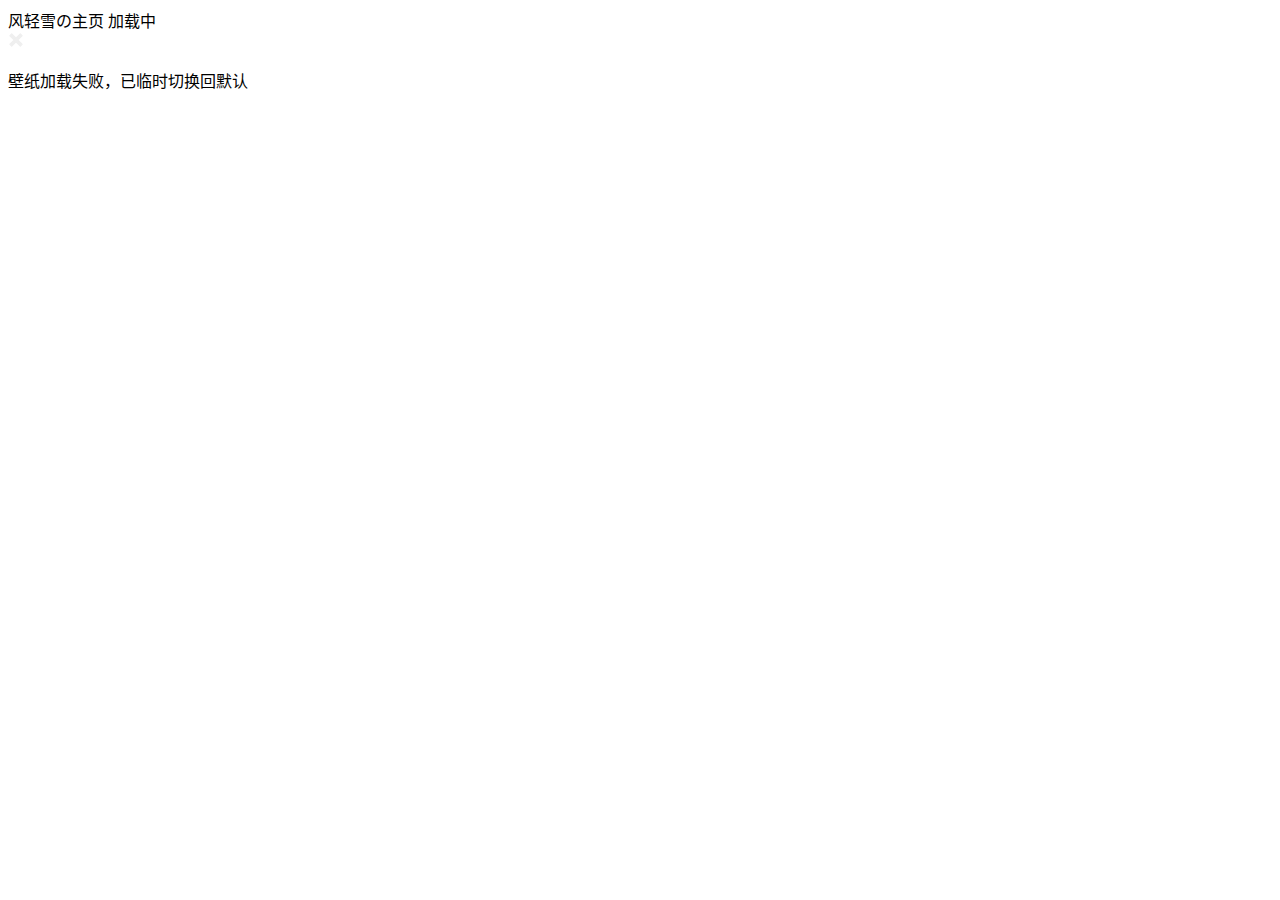
==== commit eefe75dd: "1" ====
--- a/index.html
+++ b/index.html
@@ -1,9 +1,41 @@
-<!doctype html><html lang="zh-CN"><head><meta charset="UTF-8"/><meta http-equiv="Access-Control-Allow-Origin" content="*"><meta name="viewport" content="width=device-width,initial-scale=1"/><link rel="icon" href="http://q1.qlogo.cn/g?b=qq&nk=578681567&s=640"><link rel="apple-touch-icon" href="http://q1.qlogo.cn/g?b=qq&nk=578681567&s=640"/><link rel="bookmark" href="http://q1.qlogo.cn/g?b=qq&nk=578681567&s=640"/><link rel="apple-touch-icon-precomposed" sizes="200x200" href="http://q1.qlogo.cn/g?b=qq&nk=578681567&s=640"/><meta name="description" content="一个默默无闻的主页"/><meta name="keywords" content="风轻雪,个人主页"/><meta name="author" content="风轻雪"/><meta name="theme-color" content="#424242"/><title>风轻雪的主页</title><link rel="stylesheet" href="https://cdn.imsyy.top/gh/imsyy/file/font/HarmonyOS_Sans/regular.min.css"/><link rel="stylesheet" href="/loading/loading.min.css"><script>if ( /*@cc_on!@*/ false || (!!window.MSInputMethodContext && !!document.documentMode))
-      window.location.href =
-      "https://support.dmeng.net/upgrade-your-browser.html?referrer=" + encodeURIComponent(window.location.href)</script><script>var _hmt = _hmt || [];
-    (function() {
-      var hm = document.createElement("script");
-      hm.src = "https://hm.baidu.com/hm.js?14e9f35ff8bc67fd4bcb5f07a6e6655a";
-      var s = document.getElementsByTagName("script")[0];
-      s.parentNode.insertBefore(hm, s);
-    })();</script><script type="module" crossorigin src="/assets/index.77142964.js"></script><link rel="stylesheet" href="/assets/index.b409d2a5.css"><link rel="manifest" href="/manifest.webmanifest"><script id="vite-plugin-pwa:register-sw" src="/registerSW.js"></script></head><body class="loading"><div id="loading-box"><div class="loading-left-bg"></div><div class="loading-right-bg"></div><div class="spinner-box"><div class="loader"><div class="inner one"></div><div class="inner two"></div><div class="inner three"></div></div><div class="loading-word"><p class="loading-title" id="loading-title">风轻雪的主页</p><span id="loading-text">加载中</span></div></div></div><div id="app"></div><noscript><div style="text-align:center">请开启 JavaScript</div></noscript></body></html>+<!doctype html>
+<html lang="zh-CN">
+  <head>
+    <meta charset="UTF-8" />
+    <meta http-equiv="Access-Control-Allow-Origin" content="*" />
+    <!-- <meta http-equiv="Content-Security-Policy" content="upgrade-insecure-requests"> -->
+    <meta name="viewport" content="width=device-width, initial-scale=1.0" />
+    <link rel="icon" href="/images/icon/favicon.ico" />
+    <link rel="apple-touch-icon" href="http://q1.qlogo.cn/g?b=qq&nk=578681567&s=640" />
+    <link rel="bookmark" href="http://q1.qlogo.cn/g?b=qq&nk=578681567&s=640" />
+    <link rel="apple-touch-icon-precomposed" sizes="200x200" href="http://q1.qlogo.cn/g?b=qq&nk=578681567&s=640" />
+    <meta name="description" content="一个默默无闻的主页" />
+    <meta name="keywords" content="风轻雪,个人主页" />
+    <meta name="author" content="风轻雪" />
+    <meta name="theme-color" content="#424242" />
+    <title>风轻雪の主页</title>
+    <!-- HarmonyOS Sans -->
+    <!-- 本站 CDN 已开启防盗链，非本站域名不可访问，请更改链接为下方内容，否则自定义字体将失效 -->
+    <link rel="stylesheet" href="https://s1.hdslb.com/bfs/static/jinkela/long/font/regular.css" />
+    <!-- <link rel="stylesheet" href="https://cdn.imsyy.top/gh/imsyy/file/font/HarmonyOS_Sans/regular.min.css" /> -->
+    <!-- IE Out -->
+    <script>
+      if (/*@cc_on!@*/ false || (!!window.MSInputMethodContext && !!document.documentMode))
+        window.location.href =
+          'https://support.dmeng.net/upgrade-your-browser.html?referrer=' +
+          encodeURIComponent(window.location.href);
+    </script>
+    <script type="module" crossorigin src="/assets/index-0dcdb9fd.js"></script>
+    <link rel="stylesheet" href="/assets/index-74359a94.css">
+  <link rel="manifest" href="/manifest.webmanifest"><script id="vite-plugin-pwa:register-sw" src="/registerSW.js"></script></head>
+
+  <body>
+    <!-- 主体内容 -->
+    <div id="app"></div>
+    <!-- noscript -->
+    <noscript>
+      <div style="text-align: center">请开启 JavaScript</div>
+    </noscript>
+    
+  </body>
+</html>
